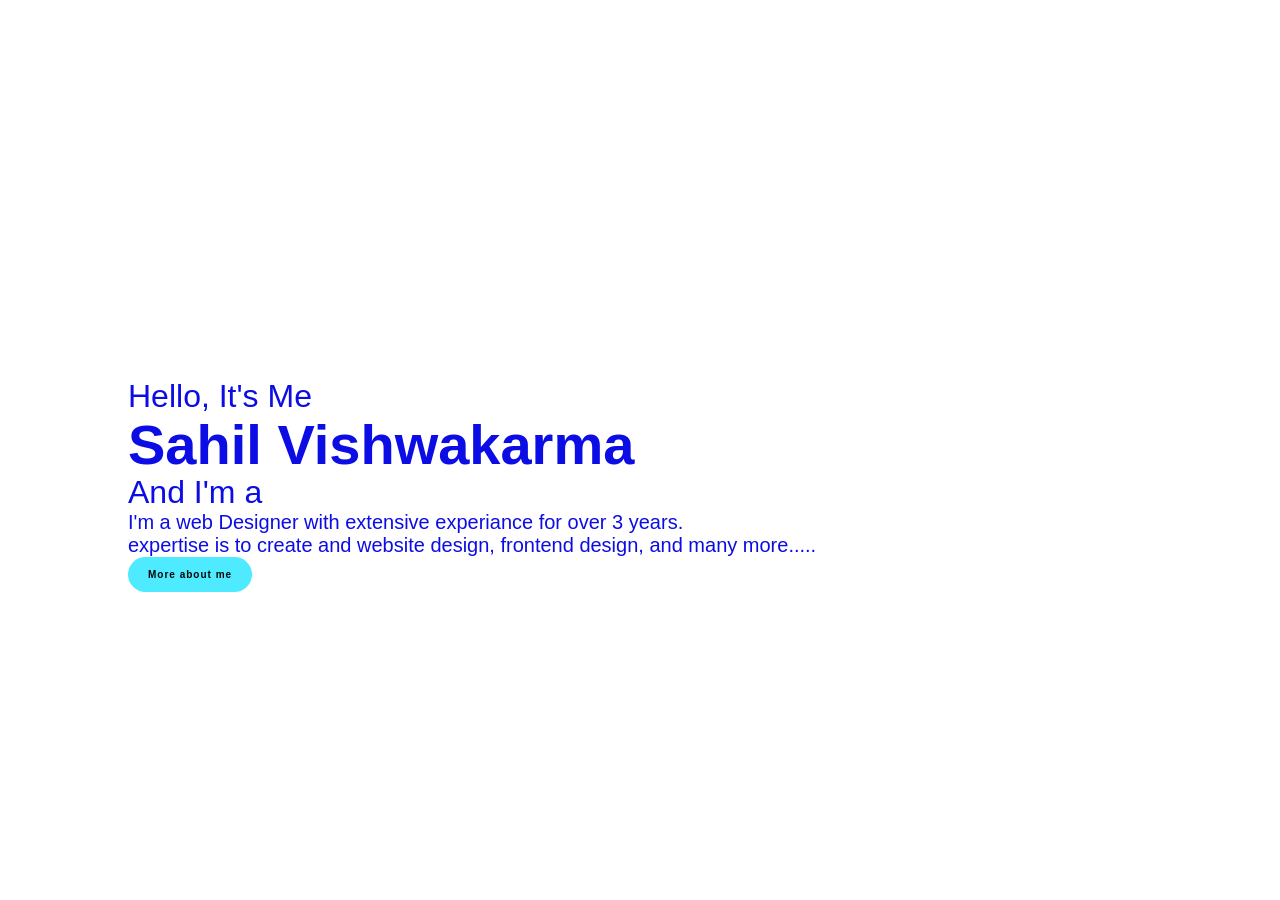
==== index.html @ 2075c9a6 "first commit" ====
<!DOCTYPE html>
<html lang="en">
<head>
    <meta charset="UTF-8">
    <meta name="viewport" content="width=device-width, initial-scale=1.0">
    <title>Portfolio</title>
    <link rel="stylesheet" href="style.css">
</head>
<body>
    <header class="header">
        <!-- <a href="a" class="logo">Portfolio</a> -->
    
    <!-- <nav class="navbar">
        <a href="a">Home</a>
        <a href="a">About</a>
        <a href="a">Skill</a>
        <a href="a">Portfolio</a>
        <a href="a">Contact</a>
    </nav> -->
    </header>
    <section class="home">
        <div class="home-content">
            <h3>Hello, It's Me</h3>
            <h1>Sahil Vishwakarma</h1>
            <h3>And I'm a</h3>
            <p>I'm a web Designer with extensive experiance for over 3 years.
                <br> expertise is to create and website design, frontend design, and many more.....
            </p>
            <!-- <div class="home-sci">
                <a href="a" class="for logo">l</a>
                <a href="a" class="for logo">l</a>
                <a href="a" class="for logo">l</a>
                <a href="a" class="for logo">l</a>
            </div> -->
            <a href="a" class="btn-box">More about me </a>
        </div>
    </section>
</body>
</html>
---- style.css ----
*{
    margin: 0;
    padding: 0;
    box-sizing: border-box;
    font-family: sans-serif;
}
body{
    color: #0c0ce5
}
.header{
    position: absolute;
    top: 0;
    left: 0;
    width: 100%;
    padding: 20px 10%;
    background: transparent;
    display: flex;
    justify-content: space-between;
    align-items: center;
    z-index: 100;
}
.logo{
    position: relative;
    font-size: 25px;
    color: #e90c0c;
    text-decoration: none;
    font-weight: 600;
}
.navbar * {
    display: inline-block;
    font-size: 25px;
    color: #ed0909;
    text-decoration: none;
    font-weight: 500;
    margin-left: 35px;
    transition: .3s;

}
.navbar a:hover{
    color: #4eeaff;
}
.home{
    position: relative;
    width: 100%;
    justify-content: space-between;
    height: 100vh;
    /* background: url(https://th.bing.com/th/id/OIP.CSThJ0qpV3XKsURD0iKZ0AHaEK?rs=1&pid=ImgDetMain) no-repeat; */
    background-size: cover;
    background-position: center;
    display: flex;
    align-items: center;
    padding: 70px 10% 0;
}
.home-content{
    max-width: 1000px;
}
.home-content h3{
    font-size: 32px;
    font-weight: 200;
}
.home-content h1 {
    font-size: 56px;
    font-weight: 200px;
    margin: -3px 0;

}
.home-content p{
    font-size: 20px;

}
.home-sci *{
    display: inline-flex;
    justify-content: center;
    align-items: center;
    width: 40px;
    height: 40px;  
    background: transparent;
    border: 2px solid #4eeaff;
    border-radius: 50%;
    font-size: 20px;
    color: #4eeaff;
    text-decoration: none;
    margin: 30px 15px 30px 0;
        
}
.home-sci *:hover{
    background: #4eeaff;
    color: #010708;
    box-shadow: 0 0 20px #4eeaff;

}
.btn-box{
    display: inline-block;
    padding: 12px 20px;
    background: #4eeaff;
    border-radius: 40px;
    font-size: 10px;
    color: #010708;
    letter-spacing: 1px;
    text-decoration: none;
    font-weight: 600;

}
.btn-box:hover{
    box-shadow: 0 0 5px cyan,
    0 0 25px cyan,0 0 50px cyan,
    0 0 100px cyan,0 0 200px cyan
}
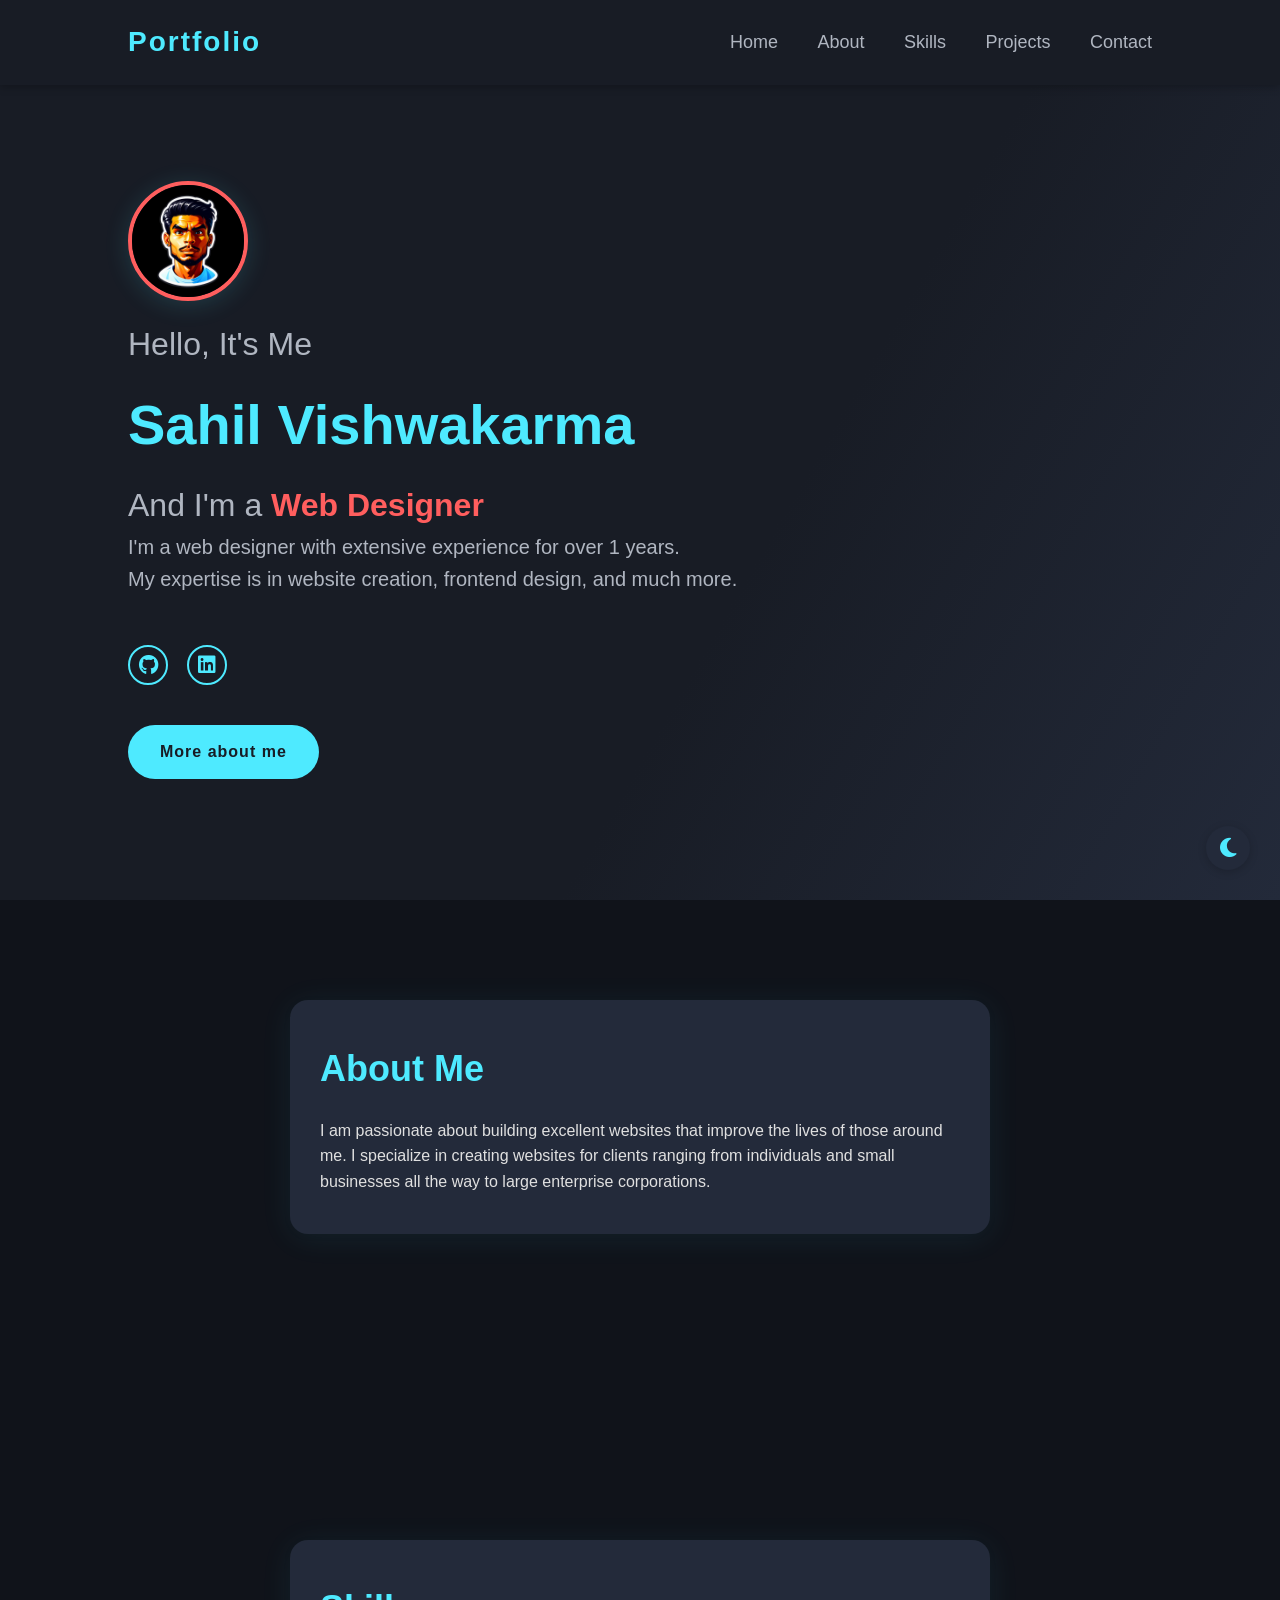
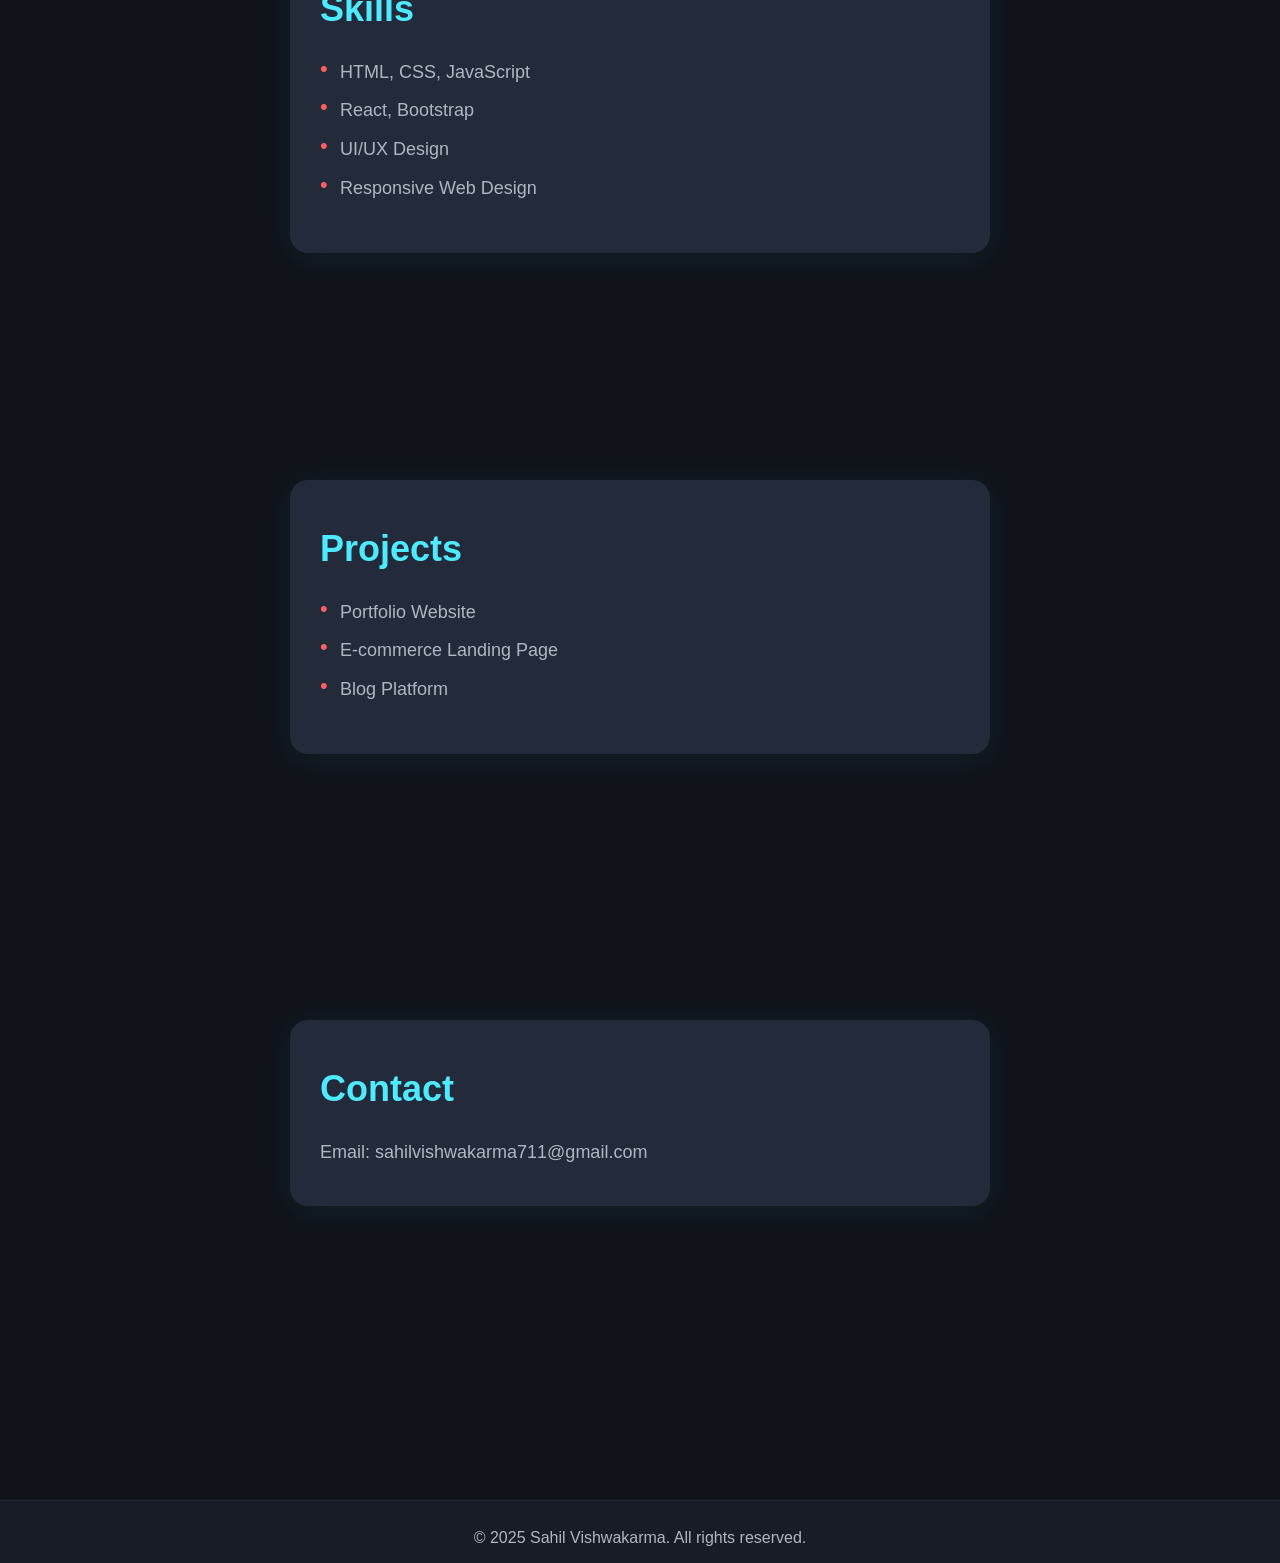
==== commit 1f516797: "first commit" ====
--- a/index.html
+++ b/index.html
@@ -3,37 +3,128 @@
 <head>
     <meta charset="UTF-8">
     <meta name="viewport" content="width=device-width, initial-scale=1.0">
-    <title>Portfolio</title>
+    <title>Sahil Vishwakarma | Portfolio</title>
     <link rel="stylesheet" href="style.css">
+    <!-- Font Awesome for social icons -->
+    <link rel="stylesheet" href="https://cdnjs.cloudflare.com/ajax/libs/font-awesome/6.4.2/css/all.min.css">
 </head>
 <body>
     <header class="header">
-        <!-- <a href="a" class="logo">Portfolio</a> -->
-    
-    <!-- <nav class="navbar">
-        <a href="a">Home</a>
-        <a href="a">About</a>
-        <a href="a">Skill</a>
-        <a href="a">Portfolio</a>
-        <a href="a">Contact</a>
-    </nav> -->
+        <a href="#" class="logo">Portfolio</a>
+        <nav class="navbar">
+            <a href="#home">Home</a>
+            <a href="#about">About</a>
+            <a href="#skills">Skills</a>
+            <a href="#projects">Projects</a>
+            <a href="#contact">Contact</a>
+        </nav>
     </header>
-    <section class="home">
+    <section class="home" id="home">
         <div class="home-content">
+            <!-- Profile Image -->
+            <img src="profile.jpg" alt="Profile" class="profile-img">
             <h3>Hello, It's Me</h3>
             <h1>Sahil Vishwakarma</h1>
-            <h3>And I'm a</h3>
-            <p>I'm a web Designer with extensive experiance for over 3 years.
-                <br> expertise is to create and website design, frontend design, and many more.....
+            <h3>And I'm a <span class="typing">Web Designer</span></h3>
+            <p>
+                I'm a web designer with extensive experience for over 1 years.<br>
+                My expertise is in website creation, frontend design, and much more.
             </p>
-            <!-- <div class="home-sci">
-                <a href="a" class="for logo">l</a>
-                <a href="a" class="for logo">l</a>
-                <a href="a" class="for logo">l</a>
-                <a href="a" class="for logo">l</a>
-            </div> -->
-            <a href="a" class="btn-box">More about me </a>
+            <div class="home-sci">
+                <a href="https://github.com/sahilvishwa07/" target="_blank"><i class="fab fa-github"></i></a>
+                <a href="https://www.linkedin.com/in/sahilvishwa07" target="_blank"><i class="fab fa-linkedin"></i></a>
+                
+            </div>
+            <a href="#about" class="btn-box">More about me</a>
         </div>
     </section>
+    <section class="about" id="about">
+        <div class="about-content card">
+            <h2>About Me</h2>
+            <p>
+                I am passionate about building excellent websites that improve the lives of those around me. 
+                I specialize in creating websites for clients ranging from individuals and small businesses all the way to large enterprise corporations.
+            </p>
+        </div>
+    </section>
+    <section class="skills" id="skills">
+        <div class="skills-content card">
+            <h2>Skills</h2>
+            <ul>
+                <li>HTML, CSS, JavaScript</li>
+                <li>React, Bootstrap</li>
+                <li>UI/UX Design</li>
+                <li>Responsive Web Design</li>
+            </ul>
+        </div>
+    </section>
+    <section class="projects" id="projects">
+        <div class="projects-content card">
+            <h2>Projects</h2>
+            <ul>
+                <li>Portfolio Website</li>
+                <li>E-commerce Landing Page</li>
+                <li>Blog Platform</li>
+            </ul>
+        </div>
+    </section>
+    <section class="contact" id="contact">
+        <div class="contact-content card">
+            <h2>Contact</h2>
+            <p>Email: sahilvishwakarma711@gmail.com</p>
+        </div>
+    </section>
+    <footer class="footer">
+        <p>© 2025 Sahil Vishwakarma. All rights reserved.</p>
+    </footer>
+    <button id="scrollTopBtn" title="Go to top"><i class="fas fa-arrow-up"></i></button>
+    <button id="darkModeToggle" title="Toggle dark mode"><i class="fas fa-moon"></i></button>
+    <script src="../scripts/main.js"></script>
+    <script>
+    // Typing animation effect
+    const typing = document.querySelector('.typing');
+    const words = ['Web Designer', 'Frontend Developer', 'UI/UX Enthusiast'];
+    let wordIndex = 0, charIndex = 0, isDeleting = false;
+
+    function type() {
+        let current = words[wordIndex];
+        if (isDeleting) {
+            typing.textContent = current.substring(0, charIndex--);
+            if (charIndex < 0) {
+                isDeleting = false;
+                wordIndex = (wordIndex + 1) % words.length;
+                setTimeout(type, 500);
+            } else {
+                setTimeout(type, 50);
+            }
+        } else {
+            typing.textContent = current.substring(0, charIndex++);
+            if (charIndex > current.length) {
+                isDeleting = true;
+                setTimeout(type, 1000);
+            } else {
+                setTimeout(type, 120);
+            }
+        }
+    }
+    type();
+
+    // Scroll-to-top button
+    const scrollBtn = document.getElementById('scrollTopBtn');
+    window.onscroll = function() {
+        scrollBtn.style.display = (window.scrollY > 300) ? "block" : "none";
+    };
+    scrollBtn.onclick = function() {
+        window.scrollTo({ top: 0, behavior: 'smooth' });
+    };
+
+    // Dark mode toggle
+    const darkBtn = document.getElementById('darkModeToggle');
+    darkBtn.onclick = function() {
+        document.body.classList.toggle('light-mode');
+        darkBtn.querySelector('i').classList.toggle('fa-moon');
+        darkBtn.querySelector('i').classList.toggle('fa-sun');
+    };
+    </script>
 </body>
 </html>
--- a/style.css
+++ b/style.css
@@ -1,108 +1,305 @@
-*{
+* {
     margin: 0;
     padding: 0;
     box-sizing: border-box;
-    font-family: sans-serif;
-}
-body{
-    color: #0c0ce5
-}
-.header{
-    position: absolute;
+    font-family: 'Segoe UI', Arial, sans-serif;
+}
+
+body {
+    color: #e0e0e0;
+    background: #10131a;
+    line-height: 1.6;
+}
+
+.header {
+    position: fixed;
     top: 0;
     left: 0;
     width: 100%;
     padding: 20px 10%;
-    background: transparent;
+    background: #181c25;
+    box-shadow: 0 2px 8px rgba(0,0,0,0.25);
     display: flex;
     justify-content: space-between;
     align-items: center;
     z-index: 100;
 }
-.logo{
-    position: relative;
-    font-size: 25px;
-    color: #e90c0c;
+
+.logo {
+    font-size: 28px;
+    color: #4eeaff;
     text-decoration: none;
-    font-weight: 600;
-}
-.navbar * {
-    display: inline-block;
-    font-size: 25px;
-    color: #ed0909;
+    font-weight: 700;
+    letter-spacing: 2px;
+}
+
+.navbar a {
+    font-size: 18px;
+    color: #b0b6c1;
     text-decoration: none;
     font-weight: 500;
     margin-left: 35px;
-    transition: .3s;
-
-}
-.navbar a:hover{
-    color: #4eeaff;
-}
-.home{
+    transition: color .3s;
     position: relative;
+    overflow: hidden;
+}
+
+.navbar a:hover,
+.navbar a.active {
+    color: #4eeaff;
+}
+
+.navbar a::after {
+    content: '';
+    display: block;
+    width: 0;
+    height: 2px;
+    background: #4eeaff;
+    transition: width .3s;
+    position: absolute;
+    left: 0;
+    bottom: -4px;
+}
+
+.navbar a:hover::after {
     width: 100%;
-    justify-content: space-between;
-    height: 100vh;
-    /* background: url(https://th.bing.com/th/id/OIP.CSThJ0qpV3XKsURD0iKZ0AHaEK?rs=1&pid=ImgDetMain) no-repeat; */
-    background-size: cover;
-    background-position: center;
+}
+
+section {
+    padding: 100px 10% 60px 10%;
+    min-height: 60vh;
+    background: transparent;
+}
+
+.home {
     display: flex;
     align-items: center;
-    padding: 70px 10% 0;
-}
-.home-content{
-    max-width: 1000px;
-}
-.home-content h3{
+    justify-content: flex-start;
+    min-height: 100vh;
+    background: linear-gradient(120deg, #181c25 60%, #232a3a 100%);
+    padding-top: 120px;
+}
+
+.home-content {
+    max-width: 700px;
+}
+
+.home-content h3 {
     font-size: 32px;
-    font-weight: 200;
-}
+    font-weight: 400;
+    color: #b0b6c1;
+}
+
 .home-content h1 {
     font-size: 56px;
-    font-weight: 200px;
-    margin: -3px 0;
-
-}
-.home-content p{
+    font-weight: 700;
+    margin: 10px 0;
+    color: #4eeaff;
+}
+
+.home-content .typing {
+    color: #ff5e5e;
+    font-weight: 700;
+}
+
+.home-content p {
     font-size: 20px;
-
-}
-.home-sci *{
+    color: #b0b6c1;
+    margin-bottom: 20px;
+}
+
+.home-sci a {
     display: inline-flex;
     justify-content: center;
     align-items: center;
     width: 40px;
-    height: 40px;  
-    background: transparent;
+    height: 40px;
+    background: #181c25;
     border: 2px solid #4eeaff;
     border-radius: 50%;
     font-size: 20px;
     color: #4eeaff;
     text-decoration: none;
     margin: 30px 15px 30px 0;
-        
-}
-.home-sci *:hover{
-    background: #4eeaff;
-    color: #010708;
+    transition: background .3s, color .3s, box-shadow .3s;
+}
+
+.home-sci a:hover {
+    background: #4eeaff;
+    color: #181c25;
     box-shadow: 0 0 20px #4eeaff;
-
-}
-.btn-box{
+}
+
+.btn-box {
     display: inline-block;
-    padding: 12px 20px;
+    padding: 14px 32px;
     background: #4eeaff;
     border-radius: 40px;
-    font-size: 10px;
-    color: #010708;
+    font-size: 16px;
+    color: #181c25;
     letter-spacing: 1px;
     text-decoration: none;
     font-weight: 600;
-
-}
-.btn-box:hover{
-    box-shadow: 0 0 5px cyan,
-    0 0 25px cyan,0 0 50px cyan,
-    0 0 100px cyan,0 0 200px cyan
+    margin-top: 10px;
+    transition: box-shadow .3s, background .3s, color .3s;
+}
+
+.btn-box:hover {
+    background: #ff5e5e;
+    color: #fff;
+    box-shadow: 0 0 5px #ff5e5e, 0 0 25px #ff5e5e, 0 0 50px #ff5e5e;
+}
+
+.about-content, .skills-content, .projects-content, .contact-content, .card {
+    background: #181c25;
+    color: #e0e0e0;
+    border-radius: 16px;
+    box-shadow: 0 2px 16px rgba(78,234,255,0.05);
+    padding: 40px 30px;
+    margin: 0 auto;
+    max-width: 700px;
+}
+
+.card {
+    background: #232a3a;
+    border-radius: 18px;
+    box-shadow: 0 4px 32px rgba(78,234,255,0.08), 0 1.5px 8px rgba(0,0,0,0.04);
+    padding: 40px 30px;
+    margin: 0 auto 40px auto;
+    max-width: 700px;
+    transition: transform 0.2s, box-shadow 0.2s;
+}
+
+.card:hover {
+    transform: translateY(-6px) scale(1.02);
+    box-shadow: 0 8px 40px rgba(78,234,255,0.18), 0 2px 12px rgba(0,0,0,0.06);
+}
+
+h2 {
+    color: #4eeaff;
+    font-size: 36px;
+    margin-bottom: 20px;
+    font-weight: 700;
+}
+
+.skills-content ul, .projects-content ul {
+    list-style: none;
+    padding-left: 0;
+}
+
+.skills-content li, .projects-content li {
+    font-size: 18px;
+    color: #b0b6c1;
+    margin-bottom: 10px;
+    padding-left: 20px;
+    position: relative;
+}
+
+.skills-content li::before, .projects-content li::before {
+    content: "•";
+    color: #ff5e5e;
+    position: absolute;
+    left: 0;
+    font-size: 22px;
+    line-height: 1;
+}
+
+.contact-content p {
+    font-size: 18px;
+    color: #b0b6c1;
+}
+
+.profile-img {
+    width: 120px;
+    height: 120px;
+    border-radius: 50%;
+    object-fit: cover;
+    border: 4px solid #ff5e5e;
+    margin-bottom: 18px;
+    box-shadow: 0 4px 24px rgba(78,234,255,0.15);
+    display: block;
+}
+
+.footer {
+    text-align: center;
+    padding: 24px 0 12px 0;
+    background: #181c25;
+    color: #b0b6c1;
+    font-size: 16px;
+    margin-top: 40px;
+    border-top: 1px solid #232a3a;
+}
+
+#scrollTopBtn, #darkModeToggle {
+    position: fixed;
+    right: 30px;
+    width: 44px;
+    height: 44px;
+    border: none;
+    border-radius: 50%;
+    background: #232a3a;
+    color: #4eeaff;
+    font-size: 22px;
+    cursor: pointer;
+    box-shadow: 0 2px 8px rgba(0,0,0,0.18);
+    z-index: 999;
+    display: none;
+    align-items: center;
+    justify-content: center;
+    transition: background 0.2s, color 0.2s;
+}
+#scrollTopBtn {
+    bottom: 90px;
+}
+#darkModeToggle {
+    bottom: 30px;
+    display: flex;
+}
+#scrollTopBtn:hover, #darkModeToggle:hover {
+    background: #4eeaff;
+    color: #232a3a;
+}
+
+/* Light mode styles */
+body.light-mode {
+    background: #f7fafd;
+    color: #232a3a;
+}
+body.light-mode .header,
+body.light-mode .about-content,
+body.light-mode .skills-content,
+body.light-mode .projects-content,
+body.light-mode .contact-content,
+body.light-mode .card,
+body.light-mode .footer {
+    background: #fff;
+    color: #232a3a;
+}
+body.light-mode .logo,
+body.light-mode h2 {
+    color: #0c0ce5;
+}
+body.light-mode .navbar a {
+    color: #232a3a;
+}
+body.light-mode .navbar a:hover,
+body.light-mode .navbar a.active {
+    color: #0c0ce5;
+}
+body.light-mode .btn-box {
+    background: #0c0ce5;
+    color: #fff;
+}
+body.light-mode .btn-box:hover {
+    background: #4eeaff;
+    color: #232a3a;
+}
+body.light-mode .home-sci a {
+    background: #fff;
+    color: #0c0ce5;
+    border-color: #0c0ce5;
+}
+body.light-mode .home-sci a:hover {
+    background: #0c0ce5;
+    color: #fff;
 }
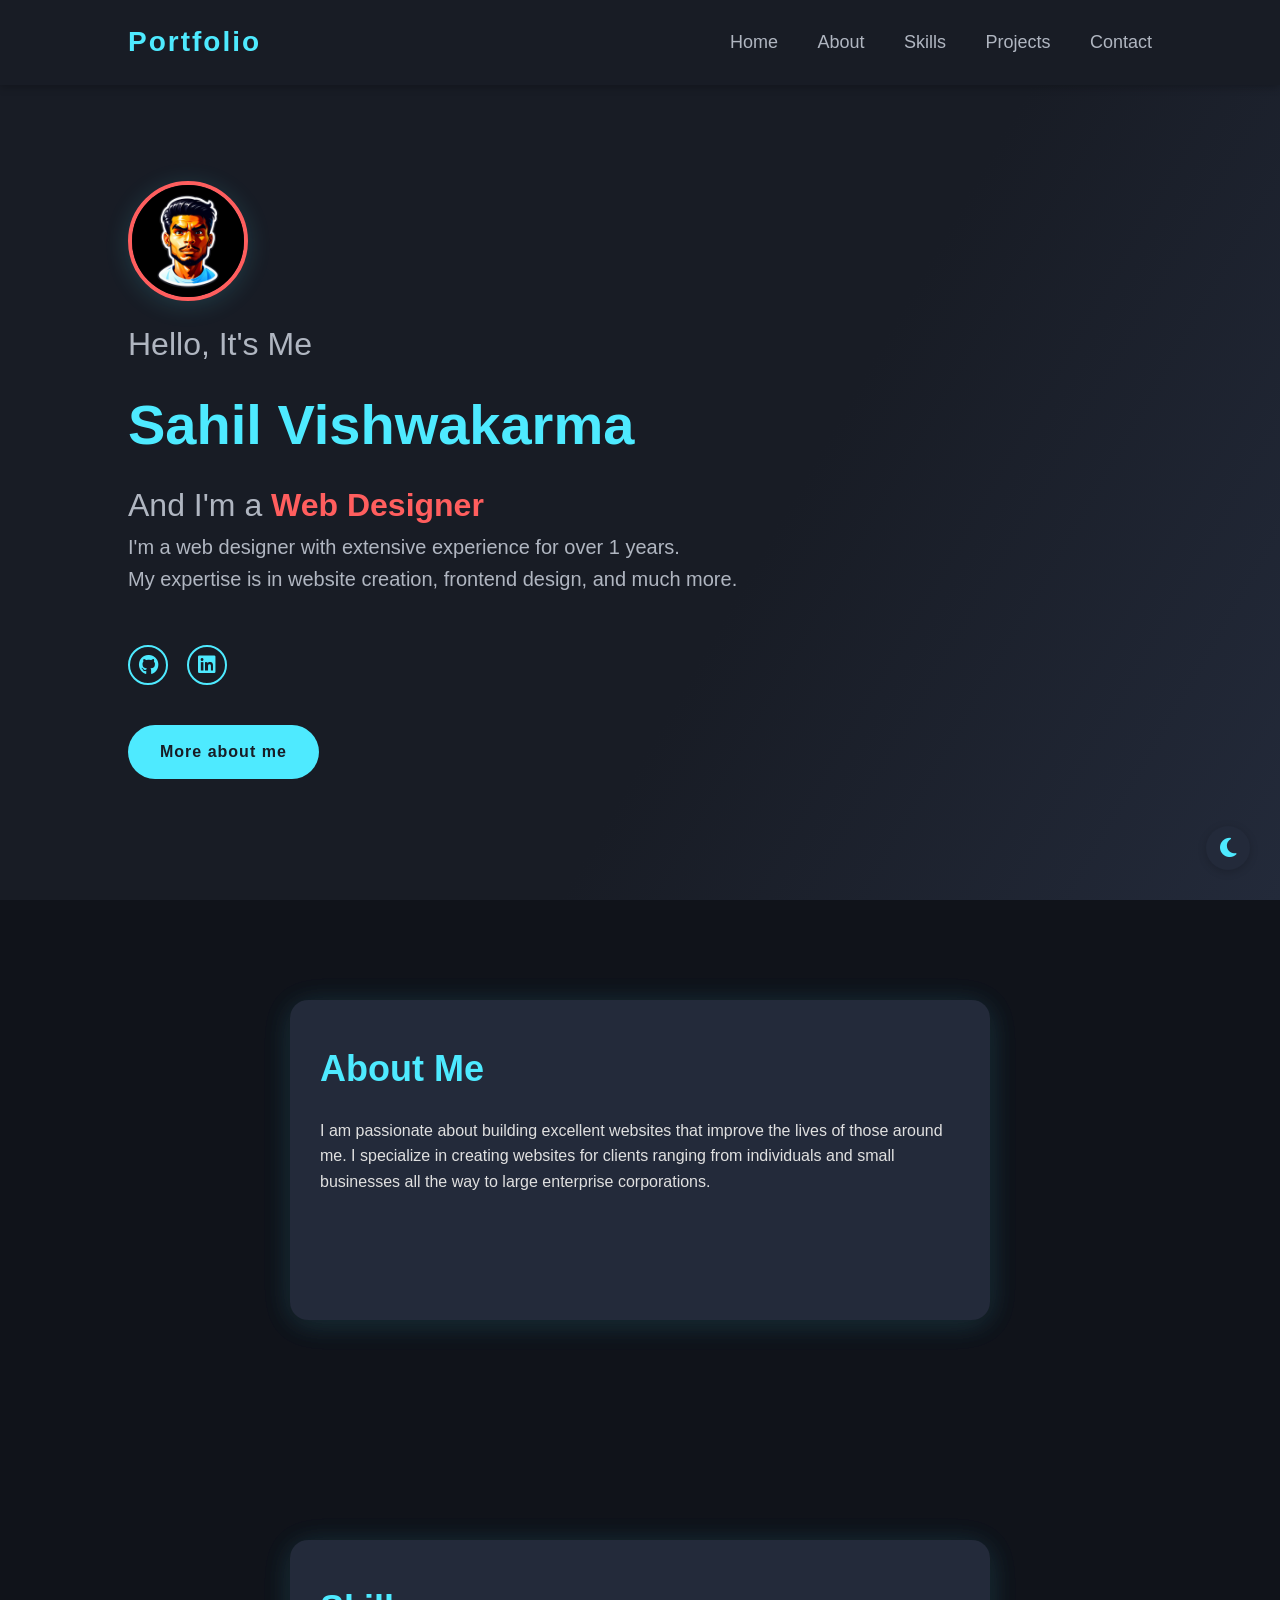
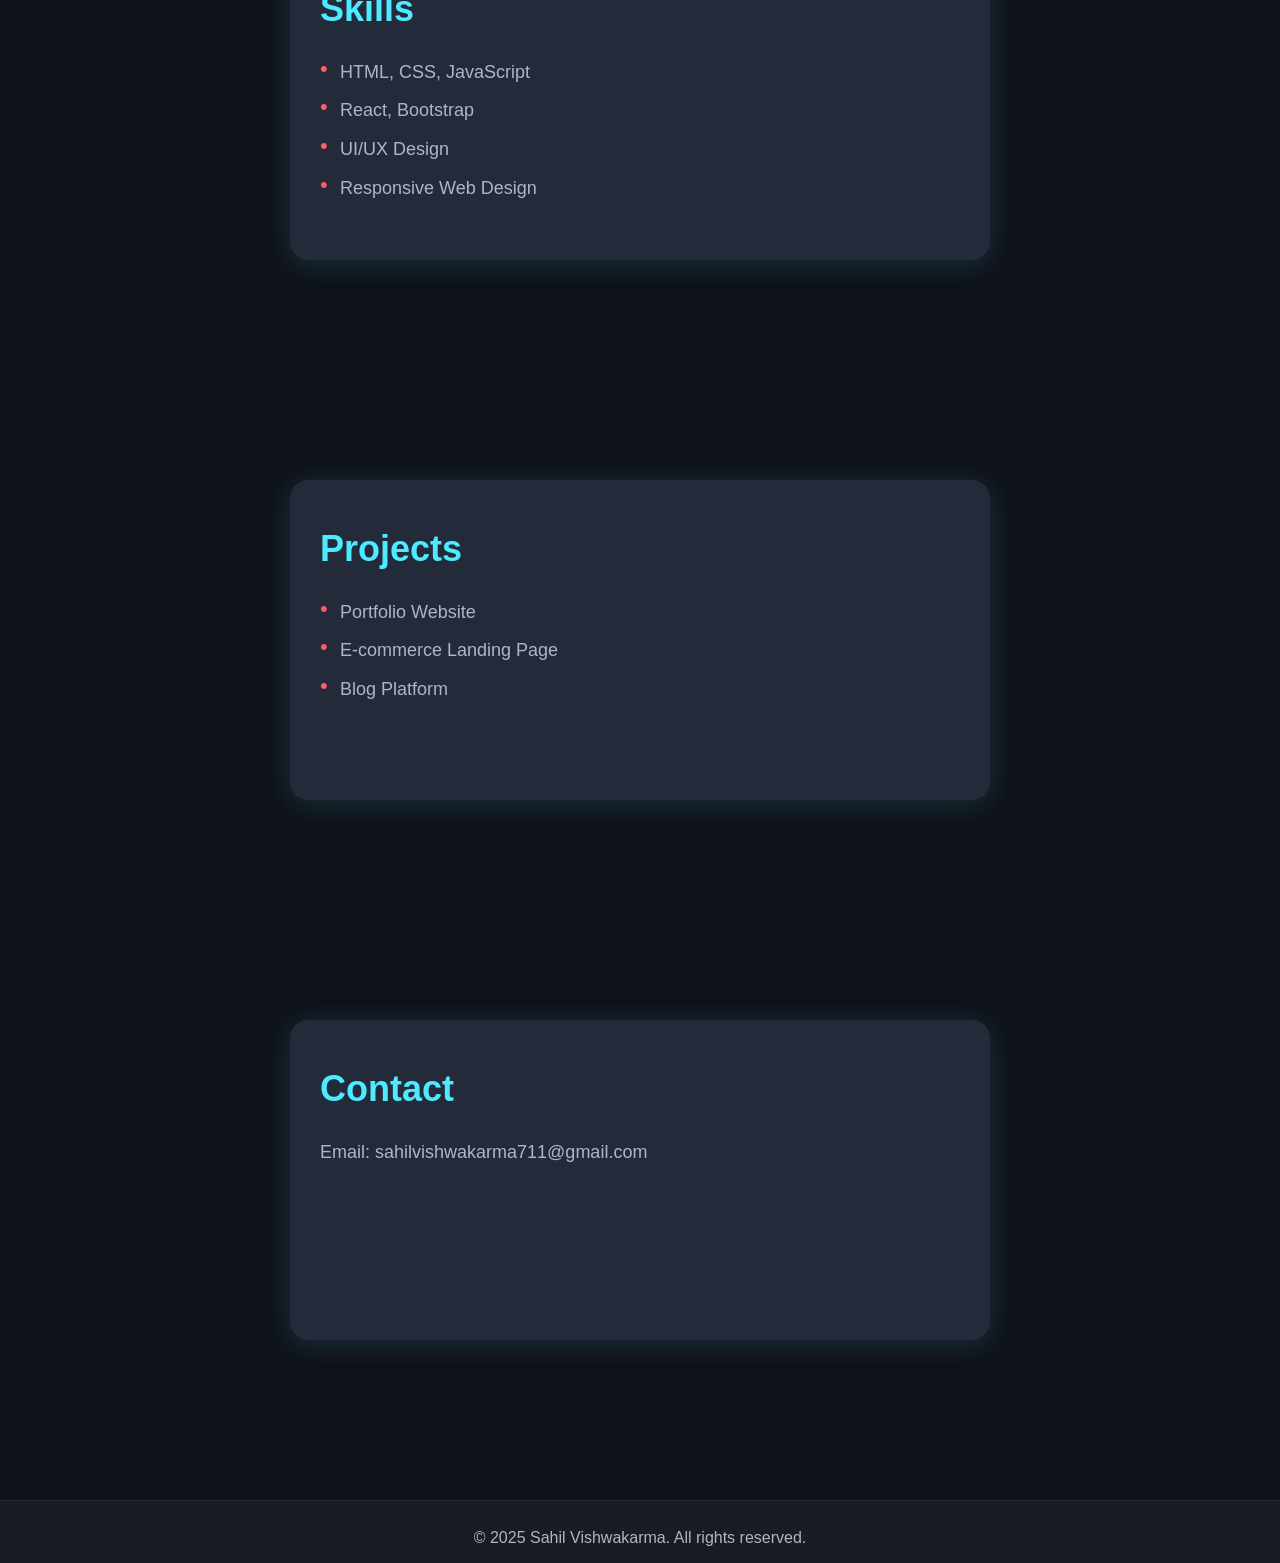
==== commit 884fc6dd: "code updated" ====
--- a/index.html
+++ b/index.html
@@ -39,39 +39,86 @@
         </div>
     </section>
     <section class="about" id="about">
-        <div class="about-content card">
-            <h2>About Me</h2>
-            <p>
+        <div class="about-content card" tabindex="0">
+          <div class="card-inner">
+            <div class="card-front">
+              <h2>About Me</h2>
+              <p>
                 I am passionate about building excellent websites that improve the lives of those around me. 
                 I specialize in creating websites for clients ranging from individuals and small businesses all the way to large enterprise corporations.
-            </p>
+              </p>
+            </div>
+            <div class="card-back">
+              <h2>More Info</h2>
+              <p>
+                Based in India<br>
+                Open to freelance & full-time opportunities!
+              </p>
+            </div>
+          </div>
         </div>
     </section>
     <section class="skills" id="skills">
-        <div class="skills-content card">
-            <h2>Skills</h2>
-            <ul>
+        <div class="skills-content card" tabindex="0">
+          <div class="card-inner">
+            <div class="card-front">
+              <h2>Skills</h2>
+              <ul>
                 <li>HTML, CSS, JavaScript</li>
                 <li>React, Bootstrap</li>
                 <li>UI/UX Design</li>
                 <li>Responsive Web Design</li>
-            </ul>
+              </ul>
+            </div>
+            <div class="card-back">
+              <h2>More Skills</h2>
+              <ul>
+                <li>Git & GitHub</li>
+                <li>Figma, Adobe XD</li>
+                <li>SEO Basics</li>
+                <li>Team Collaboration</li>
+              </ul>
+            </div>
+          </div>
         </div>
     </section>
     <section class="projects" id="projects">
-        <div class="projects-content card">
-            <h2>Projects</h2>
-            <ul>
+        <div class="projects-content card" tabindex="0">
+          <div class="card-inner">
+            <div class="card-front">
+              <h2>Projects</h2>
+              <ul>
                 <li>Portfolio Website</li>
                 <li>E-commerce Landing Page</li>
                 <li>Blog Platform</li>
-            </ul>
+              </ul>
+            </div>
+            <div class="card-back">
+              <h2>Project Links</h2>
+              <ul>
+                <li><a href="https://github.com/sahilvishwa07/portfolio" target="_blank">Portfolio Website</a></li>
+                <li><a href="#" target="_blank">E-commerce Landing Page</a></li>
+                <li><a href="#" target="_blank">Blog Platform</a></li>
+              </ul>
+            </div>
+          </div>
         </div>
     </section>
     <section class="contact" id="contact">
-        <div class="contact-content card">
-            <h2>Contact</h2>
-            <p>Email: sahilvishwakarma711@gmail.com</p>
+        <div class="contact-content card" tabindex="0">
+          <div class="card-inner">
+            <div class="card-front">
+              <h2>Contact</h2>
+              <p>Email: sahilvishwakarma711@gmail.com</p>
+            </div>
+            <div class="card-back">
+              <h2>Social</h2>
+              <div class="home-sci">
+                <a href="https://github.com/sahilvishwa07/" target="_blank"><i class="fab fa-github"></i></a>
+                <a href="https://www.linkedin.com/in/sahilvishwa07" target="_blank"><i class="fab fa-linkedin"></i></a>
+              </div>
+            </div>
+          </div>
         </div>
     </section>
     <footer class="footer">
--- a/style.css
+++ b/style.css
@@ -161,18 +161,62 @@
 }
 
 .card {
-    background: #232a3a;
+    perspective: 1000px;
+    position: relative;
+    background: none;
+    box-shadow: none;
+    padding: 0;
+    margin: 0 auto 40px auto;
+    max-width: 700px;
+    height: 320px; /* Adjust as needed */
+}
+
+.card-inner {
+    position: relative;
+    width: 100%;
+    height: 100%;
+    transition: transform 0.7s cubic-bezier(0.4,0.2,0.2,1);
+    transform-style: preserve-3d;
     border-radius: 18px;
     box-shadow: 0 4px 32px rgba(78,234,255,0.08), 0 1.5px 8px rgba(0,0,0,0.04);
+}
+
+.card:hover .card-inner,
+.card:focus-within .card-inner {
+    transform: rotateY(180deg);
+}
+
+.card-front, .card-back {
+    position: absolute;
+    width: 100%;
+    height: 100%;
+    backface-visibility: hidden;
+    border-radius: 18px;
+    background: #232a3a;
+    color: #e0e0e0;
     padding: 40px 30px;
-    margin: 0 auto 40px auto;
-    max-width: 700px;
-    transition: transform 0.2s, box-shadow 0.2s;
-}
-
-.card:hover {
-    transform: translateY(-6px) scale(1.02);
-    box-shadow: 0 8px 40px rgba(78,234,255,0.18), 0 2px 12px rgba(0,0,0,0.06);
+    box-sizing: border-box;
+    box-shadow: 0 4px 32px rgba(78,234,255,0.08), 0 1.5px 8px rgba(0,0,0,0.04);
+}
+
+.card-back {
+    background: #181c25;
+    color: #4eeaff;
+    transform: rotateY(180deg);
+    display: flex;
+    flex-direction: column;
+    justify-content: center;
+    align-items: center;
+}
+
+/* Light mode adjustments */
+body.light-mode .card-front {
+    background: #fff;
+    color: #232a3a;
+}
+body.light-mode .card-back {
+    background: #f7fafd;
+    color: #0c0ce5;
 }
 
 h2 {
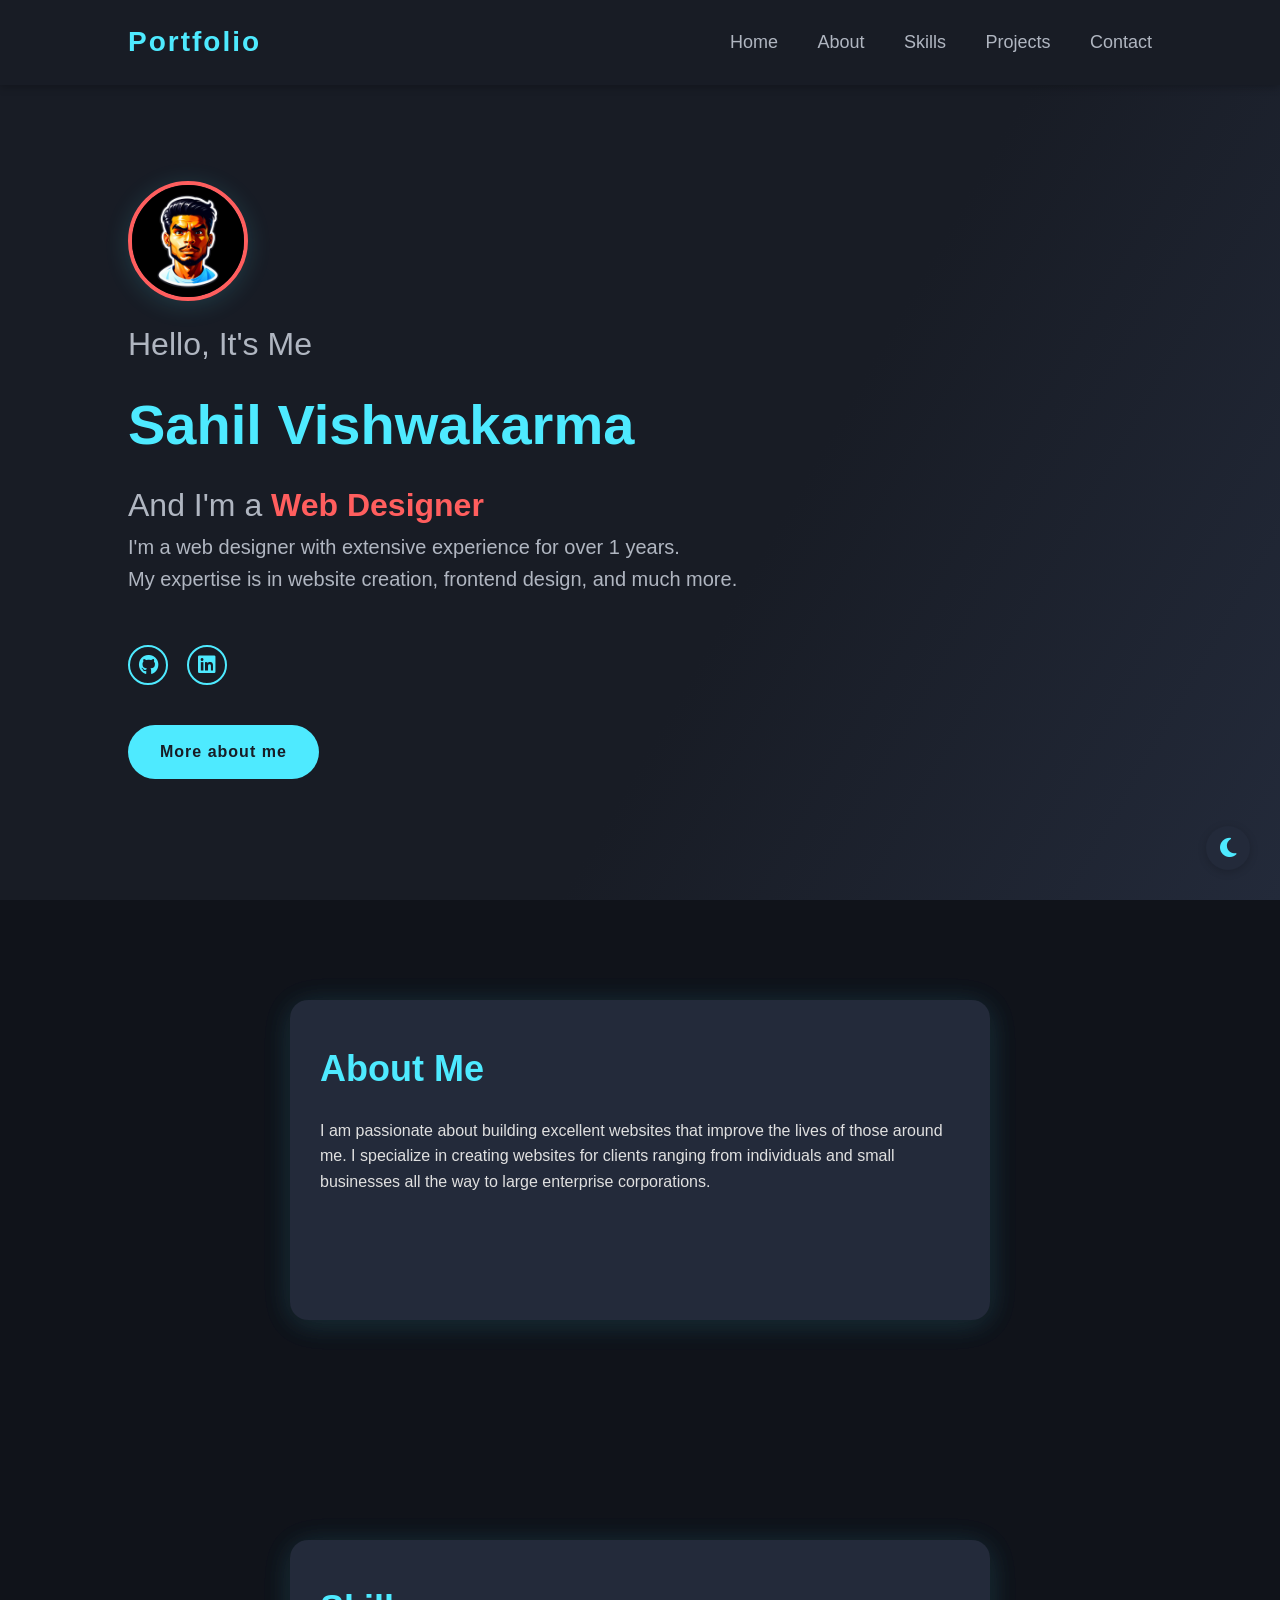
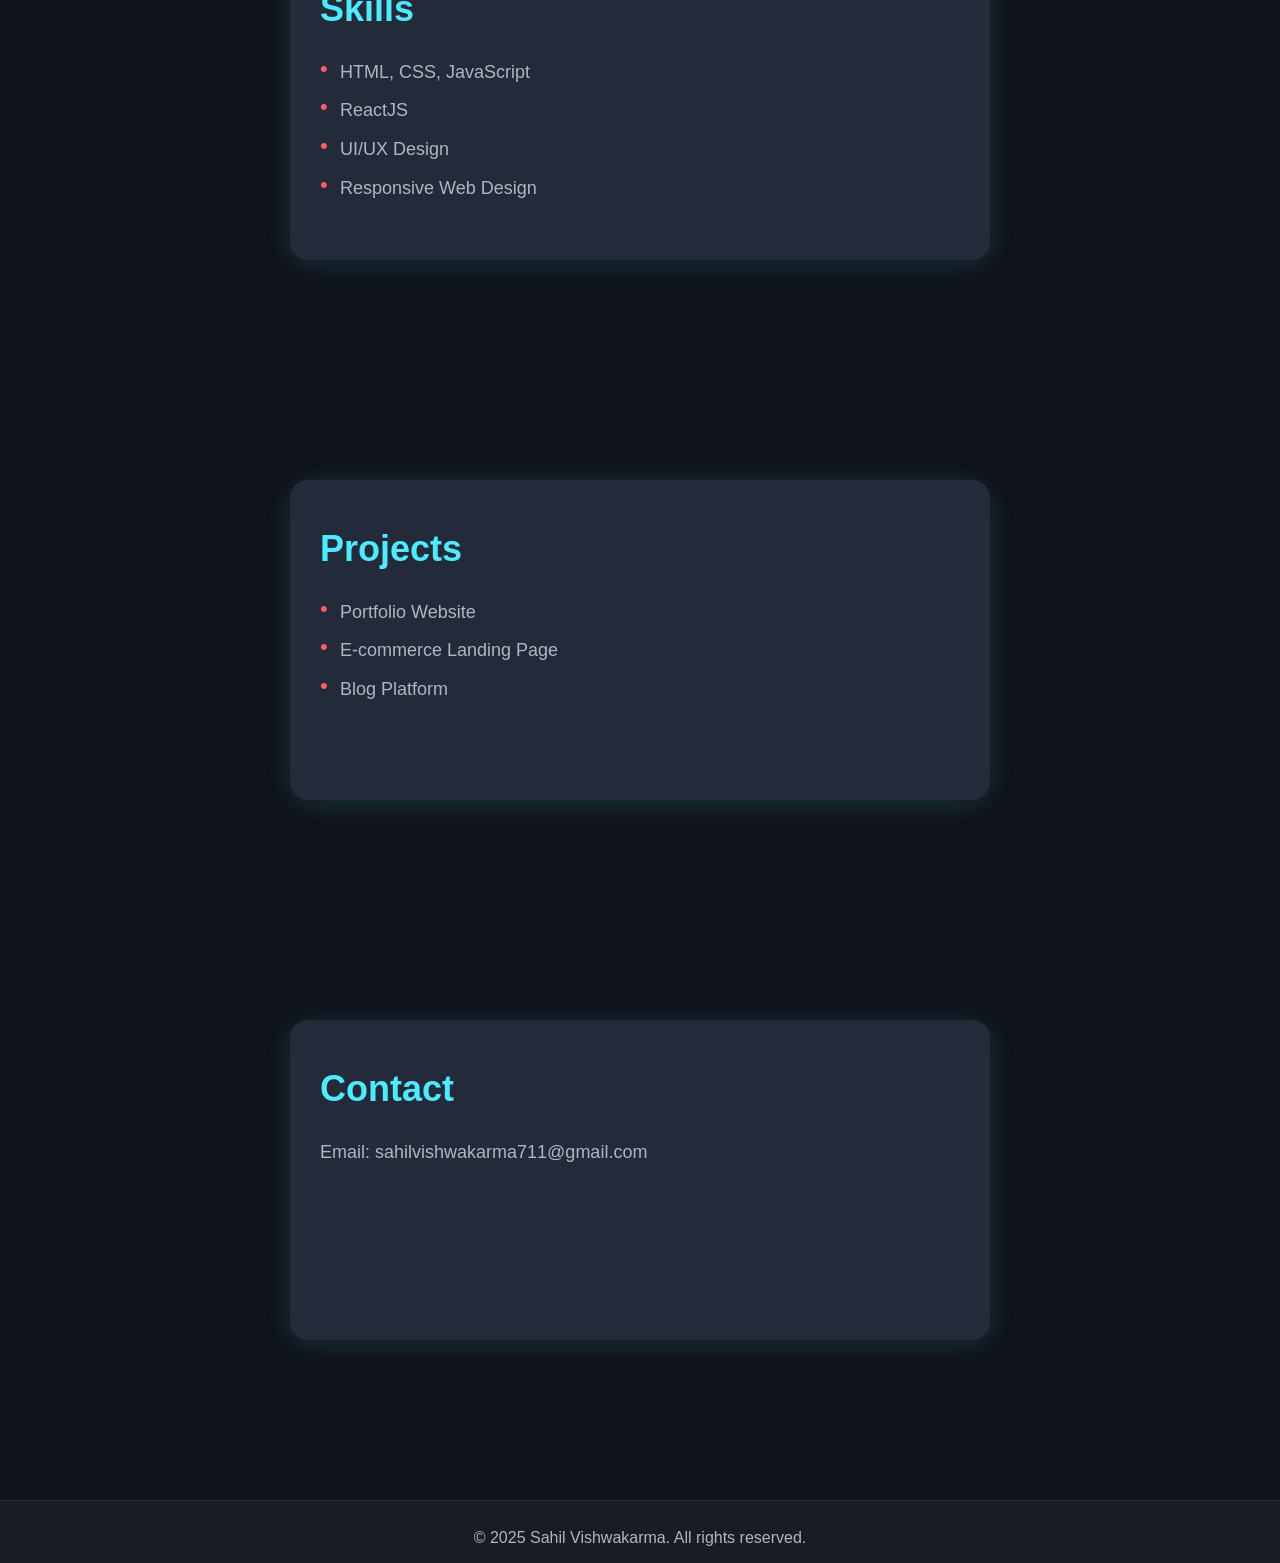
==== commit af2752c8: "Portfolio Updated" ====
--- a/index.html
+++ b/index.html
@@ -65,7 +65,7 @@
               <h2>Skills</h2>
               <ul>
                 <li>HTML, CSS, JavaScript</li>
-                <li>React, Bootstrap</li>
+                <li>ReactJS</li>
                 <li>UI/UX Design</li>
                 <li>Responsive Web Design</li>
               </ul>
@@ -74,7 +74,7 @@
               <h2>More Skills</h2>
               <ul>
                 <li>Git & GitHub</li>
-                <li>Figma, Adobe XD</li>
+                <li>Flutter</li>
                 <li>SEO Basics</li>
                 <li>Team Collaboration</li>
               </ul>
@@ -97,8 +97,8 @@
               <h2>Project Links</h2>
               <ul>
                 <li><a href="https://github.com/sahilvishwa07/portfolio" target="_blank">Portfolio Website</a></li>
-                <li><a href="#" target="_blank">E-commerce Landing Page</a></li>
-                <li><a href="#" target="_blank">Blog Platform</a></li>
+                <li><a href="https://github.com/sahilvishwa07/ReverseTypingGame" target="_blank">Created a Game With React</a></li>
+                <li><a href="https://github.com/sahilvishwa07?tab=repositories" target="_blank">Other Stuff</a></li>
               </ul>
             </div>
           </div>
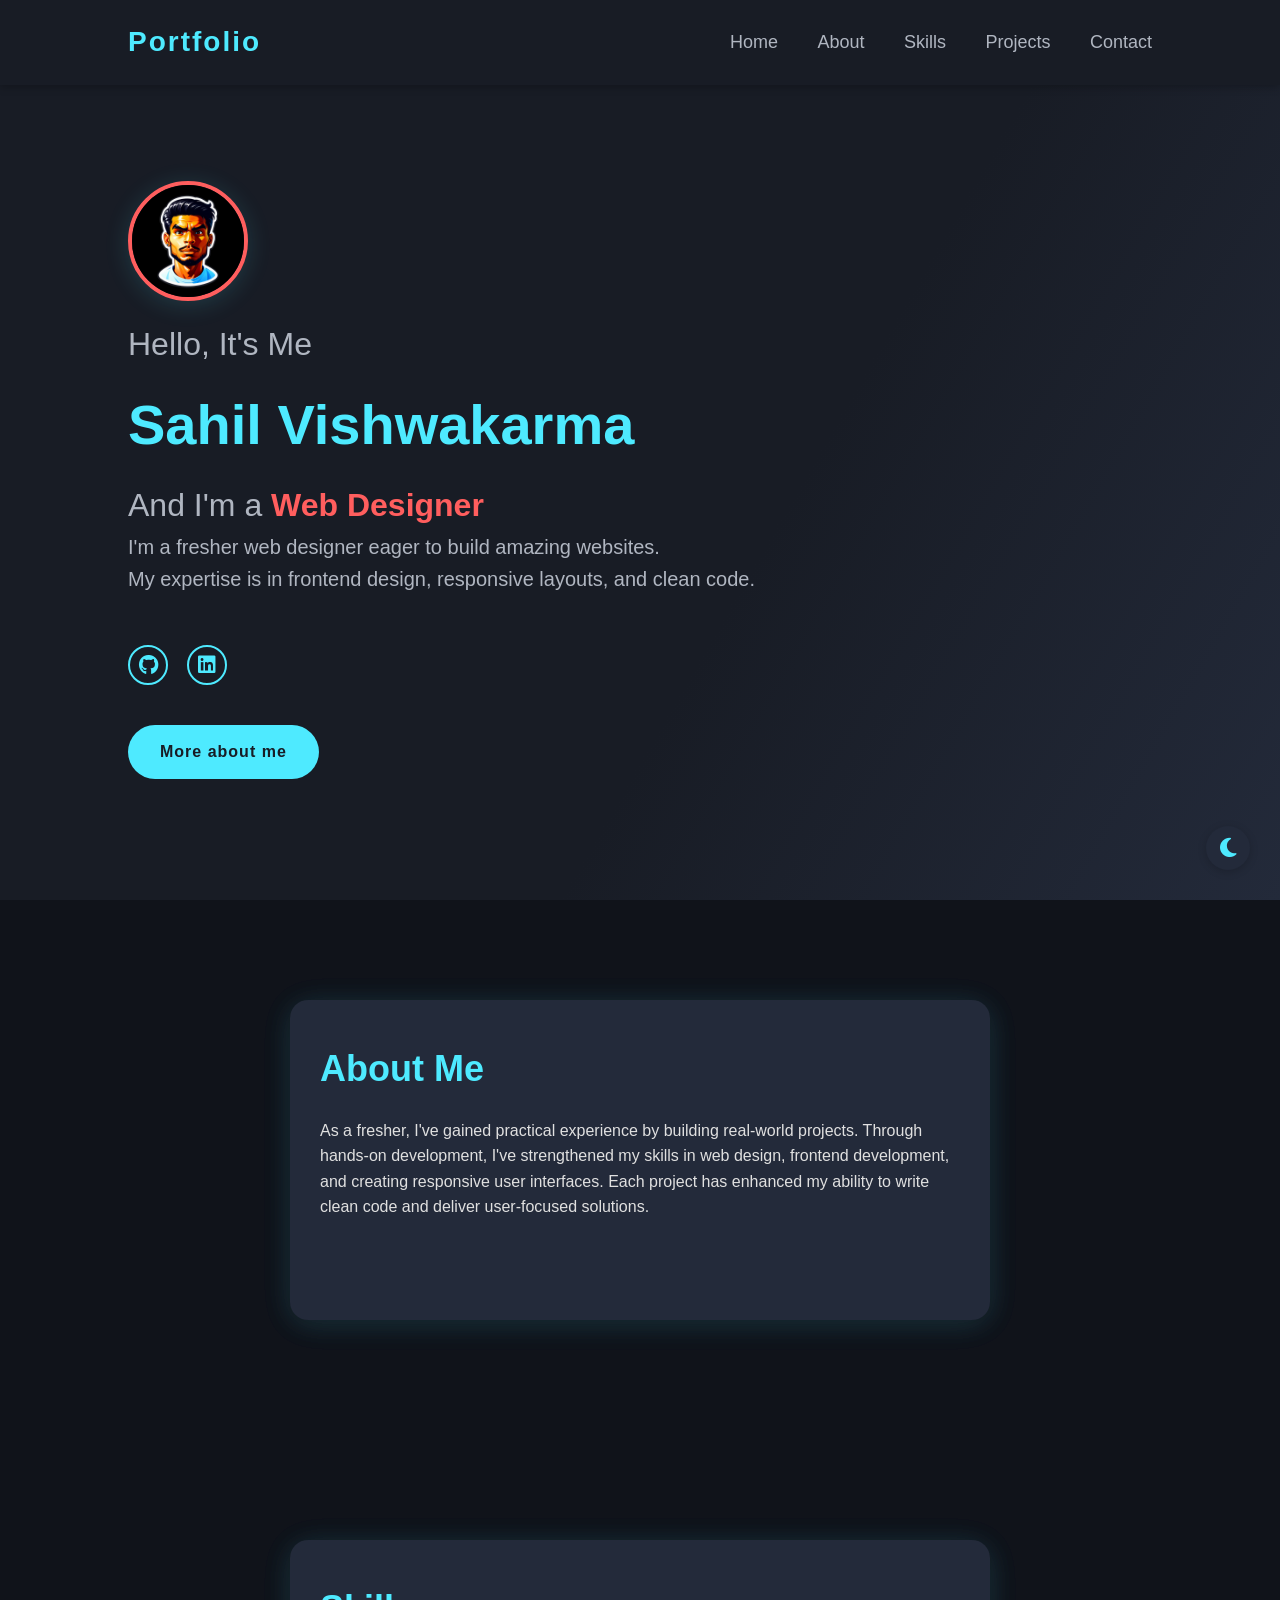
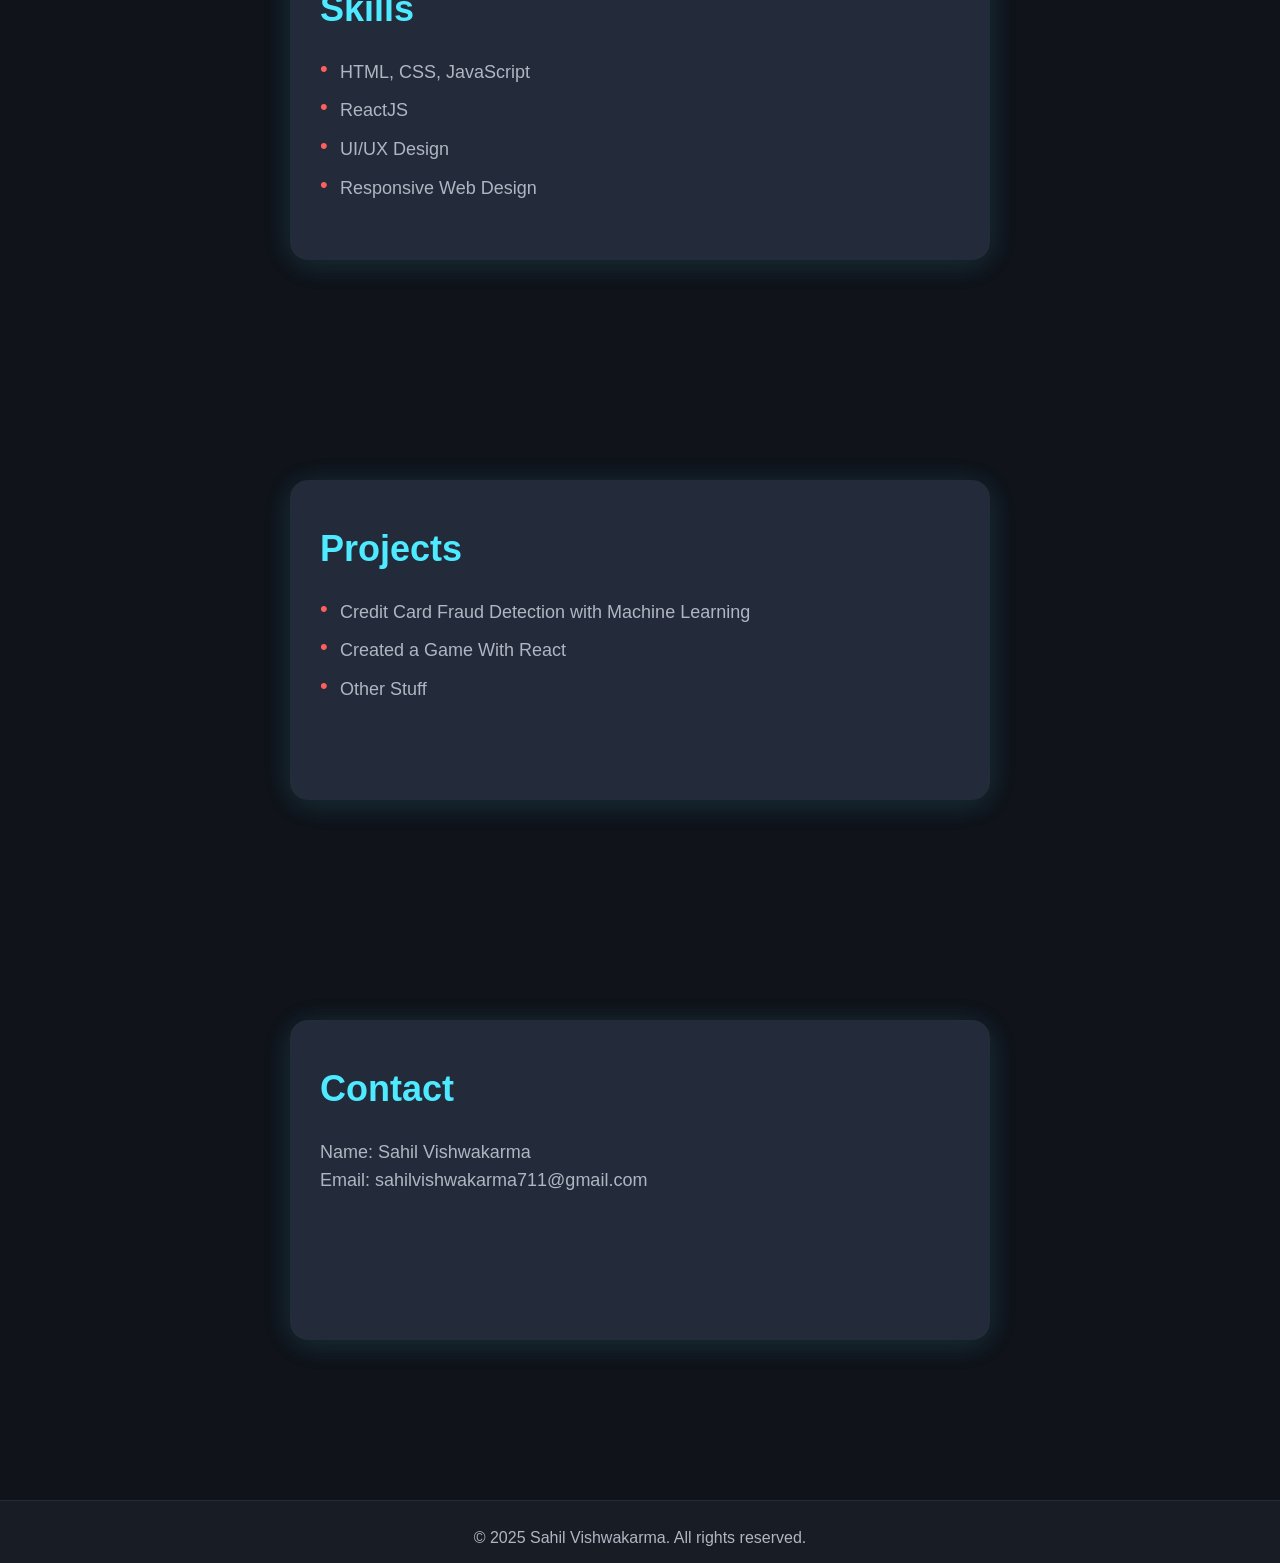
==== commit 65b13ddf: "code updated" ====
--- a/index.html
+++ b/index.html
@@ -1,177 +1,131 @@
-<!DOCTYPE html>
-<html lang="en">
-<head>
-    <meta charset="UTF-8">
-    <meta name="viewport" content="width=device-width, initial-scale=1.0">
-    <title>Sahil Vishwakarma | Portfolio</title>
-    <link rel="stylesheet" href="style.css">
-    <!-- Font Awesome for social icons -->
-    <link rel="stylesheet" href="https://cdnjs.cloudflare.com/ajax/libs/font-awesome/6.4.2/css/all.min.css">
-</head>
-<body>
-    <header class="header">
-        <a href="#" class="logo">Portfolio</a>
-        <nav class="navbar">
-            <a href="#home">Home</a>
-            <a href="#about">About</a>
-            <a href="#skills">Skills</a>
-            <a href="#projects">Projects</a>
-            <a href="#contact">Contact</a>
-        </nav>
-    </header>
-    <section class="home" id="home">
-        <div class="home-content">
-            <!-- Profile Image -->
-            <img src="profile.jpg" alt="Profile" class="profile-img">
-            <h3>Hello, It's Me</h3>
-            <h1>Sahil Vishwakarma</h1>
-            <h3>And I'm a <span class="typing">Web Designer</span></h3>
-            <p>
-                I'm a web designer with extensive experience for over 1 years.<br>
-                My expertise is in website creation, frontend design, and much more.
-            </p>
-            <div class="home-sci">
-                <a href="https://github.com/sahilvishwa07/" target="_blank"><i class="fab fa-github"></i></a>
-                <a href="https://www.linkedin.com/in/sahilvishwa07" target="_blank"><i class="fab fa-linkedin"></i></a>
-                
-            </div>
-            <a href="#about" class="btn-box">More about me</a>
-        </div>
-    </section>
-    <section class="about" id="about">
-        <div class="about-content card" tabindex="0">
-          <div class="card-inner">
-            <div class="card-front">
-              <h2>About Me</h2>
-              <p>
-                I am passionate about building excellent websites that improve the lives of those around me. 
-                I specialize in creating websites for clients ranging from individuals and small businesses all the way to large enterprise corporations.
-              </p>
-            </div>
-            <div class="card-back">
-              <h2>More Info</h2>
-              <p>
-                Based in India<br>
-                Open to freelance & full-time opportunities!
-              </p>
-            </div>
-          </div>
-        </div>
-    </section>
-    <section class="skills" id="skills">
-        <div class="skills-content card" tabindex="0">
-          <div class="card-inner">
-            <div class="card-front">
-              <h2>Skills</h2>
-              <ul>
-                <li>HTML, CSS, JavaScript</li>
-                <li>ReactJS</li>
-                <li>UI/UX Design</li>
-                <li>Responsive Web Design</li>
-              </ul>
-            </div>
-            <div class="card-back">
-              <h2>More Skills</h2>
-              <ul>
-                <li>Git & GitHub</li>
-                <li>Flutter</li>
-                <li>SEO Basics</li>
-                <li>Team Collaboration</li>
-              </ul>
-            </div>
-          </div>
-        </div>
-    </section>
-    <section class="projects" id="projects">
-        <div class="projects-content card" tabindex="0">
-          <div class="card-inner">
-            <div class="card-front">
-              <h2>Projects</h2>
-              <ul>
-                <li>Portfolio Website</li>
-                <li>E-commerce Landing Page</li>
-                <li>Blog Platform</li>
-              </ul>
-            </div>
-            <div class="card-back">
-              <h2>Project Links</h2>
-              <ul>
-                <li><a href="https://github.com/sahilvishwa07/portfolio" target="_blank">Portfolio Website</a></li>
-                <li><a href="https://github.com/sahilvishwa07/ReverseTypingGame" target="_blank">Created a Game With React</a></li>
-                <li><a href="https://github.com/sahilvishwa07?tab=repositories" target="_blank">Other Stuff</a></li>
-              </ul>
-            </div>
-          </div>
-        </div>
-    </section>
-    <section class="contact" id="contact">
-        <div class="contact-content card" tabindex="0">
-          <div class="card-inner">
-            <div class="card-front">
-              <h2>Contact</h2>
-              <p>Email: sahilvishwakarma711@gmail.com</p>
-            </div>
-            <div class="card-back">
-              <h2>Social</h2>
-              <div class="home-sci">
-                <a href="https://github.com/sahilvishwa07/" target="_blank"><i class="fab fa-github"></i></a>
-                <a href="https://www.linkedin.com/in/sahilvishwa07" target="_blank"><i class="fab fa-linkedin"></i></a>
-              </div>
-            </div>
-          </div>
-        </div>
-    </section>
-    <footer class="footer">
-        <p>© 2025 Sahil Vishwakarma. All rights reserved.</p>
-    </footer>
-    <button id="scrollTopBtn" title="Go to top"><i class="fas fa-arrow-up"></i></button>
-    <button id="darkModeToggle" title="Toggle dark mode"><i class="fas fa-moon"></i></button>
-    <script src="../scripts/main.js"></script>
-    <script>
-    // Typing animation effect
-    const typing = document.querySelector('.typing');
-    const words = ['Web Designer', 'Frontend Developer', 'UI/UX Enthusiast'];
-    let wordIndex = 0, charIndex = 0, isDeleting = false;
-
-    function type() {
-        let current = words[wordIndex];
-        if (isDeleting) {
-            typing.textContent = current.substring(0, charIndex--);
-            if (charIndex < 0) {
-                isDeleting = false;
-                wordIndex = (wordIndex + 1) % words.length;
-                setTimeout(type, 500);
-            } else {
-                setTimeout(type, 50);
-            }
-        } else {
-            typing.textContent = current.substring(0, charIndex++);
-            if (charIndex > current.length) {
-                isDeleting = true;
-                setTimeout(type, 1000);
-            } else {
-                setTimeout(type, 120);
-            }
-        }
-    }
-    type();
-
-    // Scroll-to-top button
-    const scrollBtn = document.getElementById('scrollTopBtn');
-    window.onscroll = function() {
-        scrollBtn.style.display = (window.scrollY > 300) ? "block" : "none";
-    };
-    scrollBtn.onclick = function() {
-        window.scrollTo({ top: 0, behavior: 'smooth' });
-    };
-
-    // Dark mode toggle
-    const darkBtn = document.getElementById('darkModeToggle');
-    darkBtn.onclick = function() {
-        document.body.classList.toggle('light-mode');
-        darkBtn.querySelector('i').classList.toggle('fa-moon');
-        darkBtn.querySelector('i').classList.toggle('fa-sun');
-    };
-    </script>
-</body>
+<!DOCTYPE html>
+<html lang="en">
+<head>
+    <meta charset="UTF-8">
+    <meta name="viewport" content="width=device-width, initial-scale=1.0">
+    <title>Sahil Vishwakarma | Portfolio</title>
+    <link rel="stylesheet" href="style.css">
+    
+    <!-- Font Awesome for social icons -->
+    <link rel="stylesheet" href="https://cdnjs.cloudflare.com/ajax/libs/font-awesome/6.4.2/css/all.min.css">
+</head>
+<body>
+    <header class="header">
+        <a href="#" class="logo">Portfolio</a>
+        <nav class="navbar">
+            <a href="#home">Home</a>
+            <a href="#about">About</a>
+            <a href="#skills">Skills</a>
+            <a href="#projects">Projects</a>
+            <a href="#contact">Contact</a>
+        </nav>
+    </header>
+    <section class="home" id="home">
+        <div class="home-content">
+            <!-- Profile Image -->
+            <img src="profile.jpg" alt="Profile" class="profile-img">
+            <h3>Hello, It's Me</h3>
+            <h1>Sahil Vishwakarma</h1>
+            <h3>And I'm a <span class="typing">Web Designer</span></h3>
+            <p>
+              I'm a fresher web designer eager to build amazing websites.<br>
+              My expertise is in frontend design, responsive layouts, and clean code.
+            </p>
+            <div class="home-sci">
+                <a href="https://github.com/sahilvishwa07/" target="_blank"><i class="fab fa-github"></i></a>
+                <a href="https://www.linkedin.com/in/sahilvishwa07" target="_blank"><i class="fab fa-linkedin"></i></a>
+                
+            </div>
+            <a href="#about" class="btn-box">More about me</a>
+        </div>
+    </section>
+    <section class="about" id="about">
+        <div class="about-content card" tabindex="0">
+          <div class="card-inner">
+            <div class="card-front">
+              <h2>About Me</h2>
+                  <p>
+                  As a fresher, I've gained practical experience by building real-world projects. Through hands-on development, I've strengthened my skills in web design, frontend development, and creating responsive user interfaces. Each project has enhanced my ability to write clean code and deliver user-focused solutions.
+                  </p>
+            </div>
+            <div class="card-back">
+              <h2>More Info</h2>
+              <p>
+                Based in India<br>
+                Open to freelance & full-time opportunities!
+              </p>
+            </div>
+          </div>
+        </div>
+    </section>
+    <section class="skills" id="skills">
+        <div class="skills-content card" tabindex="0">
+          <div class="card-inner">
+            <div class="card-front">
+              <h2>Skills</h2>
+              <ul>
+                <li>HTML, CSS, JavaScript</li>
+                <li>ReactJS</li>
+                <li>UI/UX Design</li>
+                <li>Responsive Web Design</li>
+              </ul>
+            </div>
+            <div class="card-back">
+              <h2>More Skills</h2>
+              <ul>
+                <li>Git & GitHub</li>
+                <li>Flutter</li>
+                <li>Team Collaboration</li>
+              </ul>
+            </div>
+          </div>
+        </div>
+    </section>
+    <section class="projects" id="projects">
+        <div class="projects-content card" tabindex="0">
+          <div class="card-inner">
+            <div class="card-front">
+              <h2>Projects</h2>
+              <ul>
+                <li>Credit Card Fraud Detection with Machine Learning</li>
+                <li>Created a Game With React</li>
+                <li>Other Stuff</li>
+              </ul>
+            </div>
+            <div class="card-back">
+              <h2>Project Links</h2>
+              <ul>
+                <li><a href="https://creditcardfraud0detection.streamlit.app/" target="_blank">Credit Card Fraud Detection with Machine Learning</a></li>
+                <li><a href="https://reverse-word-game-sigma.vercel.app/" target="_blank">Created a Game With React</a></li>
+                <li><a href="https://github.com/sahilvishwa07?tab=repositories" target="_blank">Other Stuff</a></li>
+              </ul>
+            </div>
+          </div>
+        </div>
+    </section>
+    <section class="contact" id="contact">
+        <div class="contact-content card" tabindex="0">
+          <div class="card-inner">
+            <div class="card-front">
+              <h2>Contact</h2>
+              <p>Name: Sahil Vishwakarma</p>
+              <p>Email: sahilvishwakarma711@gmail.com</p>
+            </div>
+            <div class="card-back">
+              <h2>Social</h2>
+              <div class="home-sci">
+                <a href="https://github.com/sahilvishwa07/" target="_blank"><i class="fab fa-github"></i></a>
+                <a href="https://www.linkedin.com/in/sahilvishwa07" target="_blank"><i class="fab fa-linkedin"></i></a>
+              </div>
+            </div>
+          </div>
+        </div>
+    </section>
+    <footer class="footer">
+        <p>© 2025 Sahil Vishwakarma. All rights reserved.</p>
+    </footer>
+    <button id="scrollTopBtn" title="Go to top"><i class="fas fa-arrow-up"></i></button>
+    <button id="darkModeToggle" title="Toggle dark mode"><i class="fas fa-moon"></i></button>
+    <script src="main.js"></script>
+</body>
 </html>
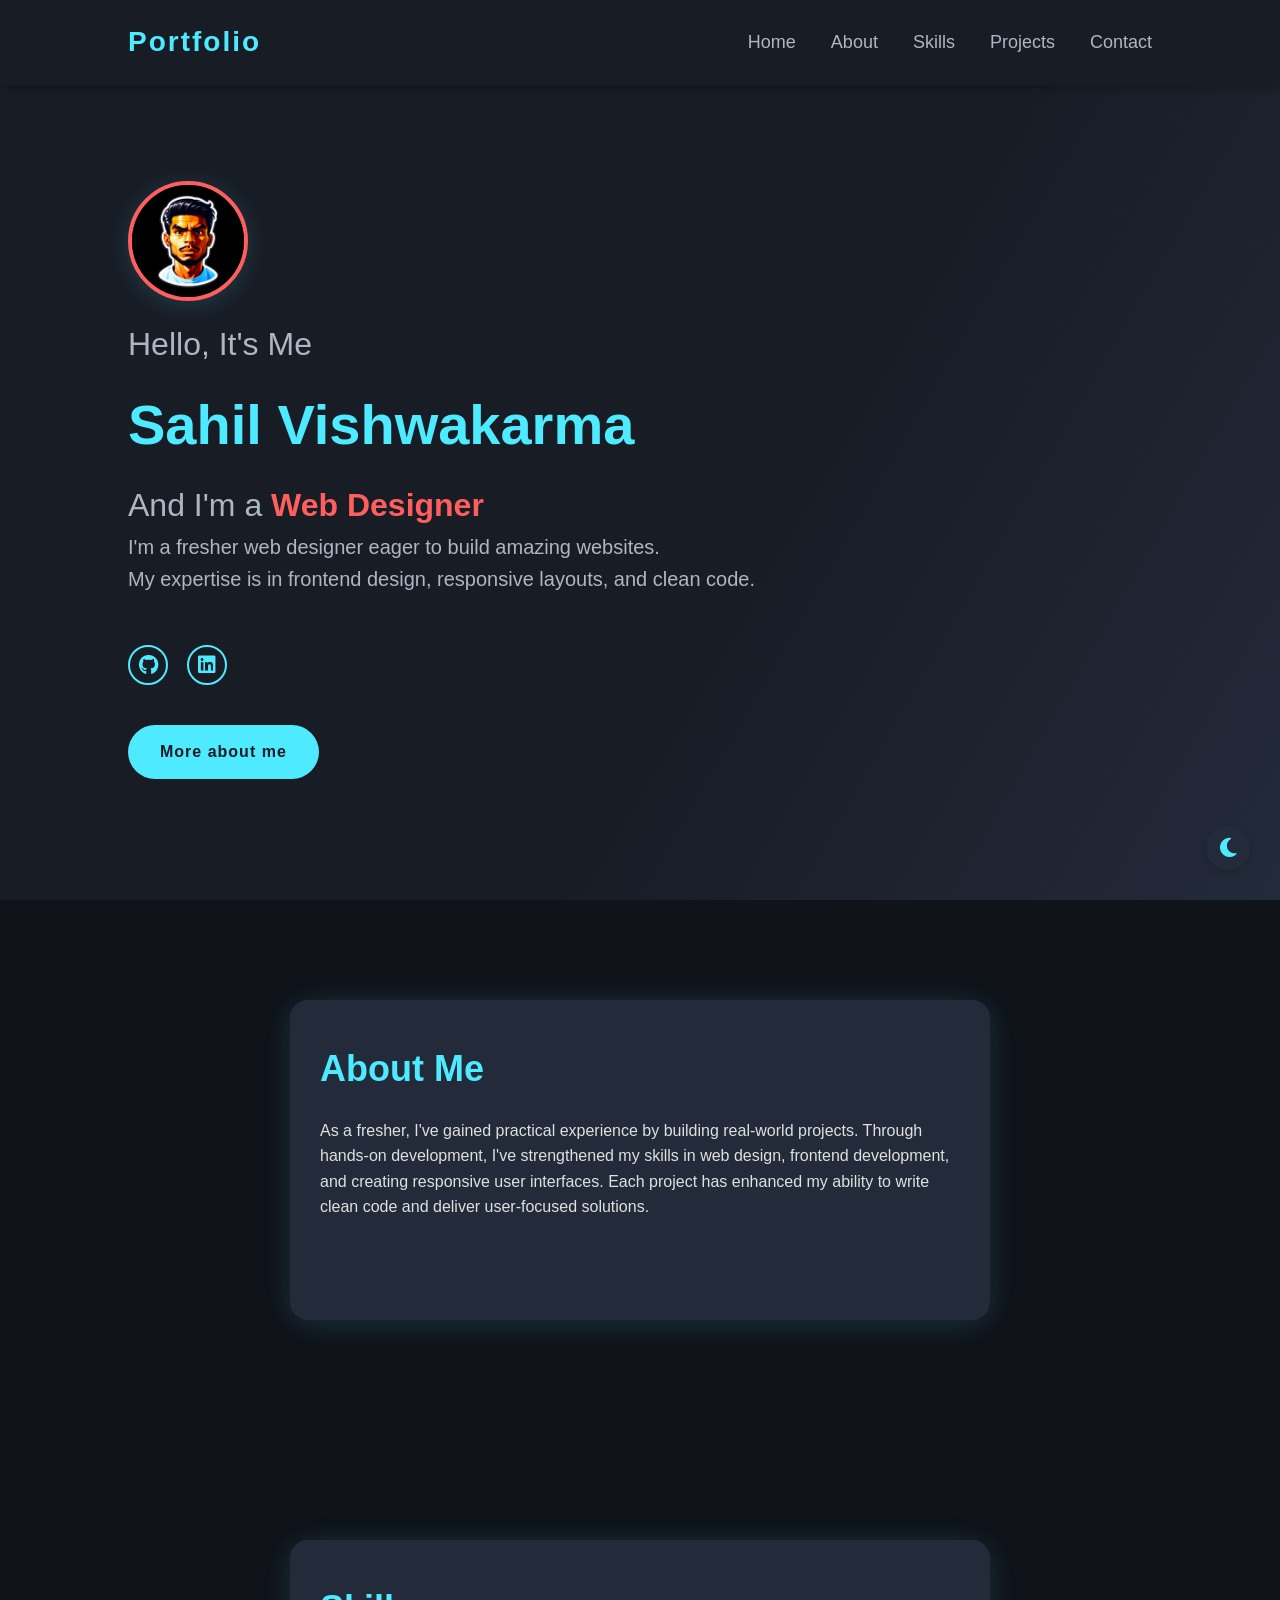
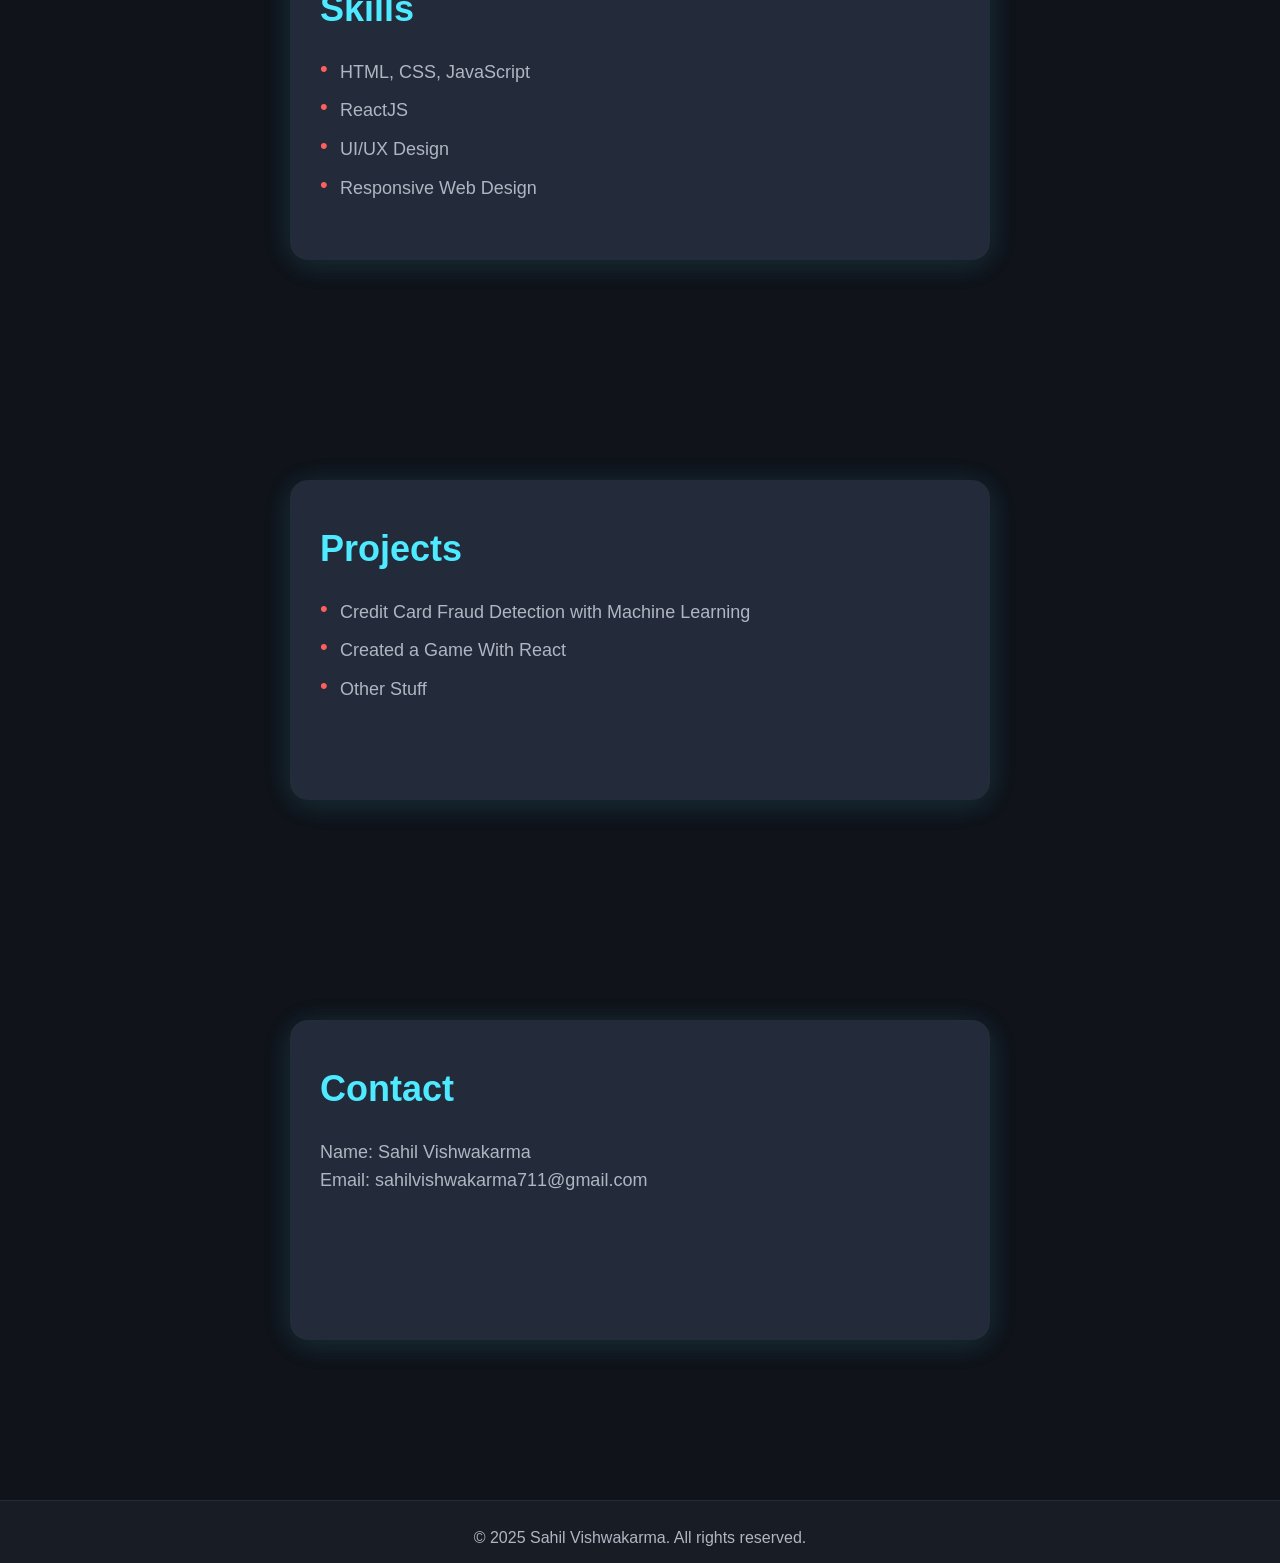
==== commit a2b3a37c: "changes for responsive desgin" ====
--- a/index.html
+++ b/index.html
@@ -12,6 +12,7 @@
 <body>
     <header class="header">
         <a href="#" class="logo">Portfolio</a>
+      <button id="menuToggle" class="menu-toggle" aria-label="Toggle menu"><i class="fas fa-bars"></i></button>
         <nav class="navbar">
             <a href="#home">Home</a>
             <a href="#about">About</a>
--- a/style.css
+++ b/style.css
@@ -1,349 +1,395 @@
-* {
-    margin: 0;
-    padding: 0;
-    box-sizing: border-box;
-    font-family: 'Segoe UI', Arial, sans-serif;
-}
-
-body {
-    color: #e0e0e0;
-    background: #10131a;
-    line-height: 1.6;
-}
-
-.header {
-    position: fixed;
-    top: 0;
-    left: 0;
-    width: 100%;
-    padding: 20px 10%;
-    background: #181c25;
-    box-shadow: 0 2px 8px rgba(0,0,0,0.25);
-    display: flex;
-    justify-content: space-between;
-    align-items: center;
-    z-index: 100;
-}
-
-.logo {
-    font-size: 28px;
-    color: #4eeaff;
-    text-decoration: none;
-    font-weight: 700;
-    letter-spacing: 2px;
-}
-
-.navbar a {
-    font-size: 18px;
-    color: #b0b6c1;
-    text-decoration: none;
-    font-weight: 500;
-    margin-left: 35px;
-    transition: color .3s;
-    position: relative;
-    overflow: hidden;
-}
-
-.navbar a:hover,
-.navbar a.active {
-    color: #4eeaff;
-}
-
-.navbar a::after {
-    content: '';
-    display: block;
-    width: 0;
-    height: 2px;
-    background: #4eeaff;
-    transition: width .3s;
-    position: absolute;
-    left: 0;
-    bottom: -4px;
-}
-
-.navbar a:hover::after {
-    width: 100%;
-}
-
-section {
-    padding: 100px 10% 60px 10%;
-    min-height: 60vh;
-    background: transparent;
-}
-
-.home {
-    display: flex;
-    align-items: center;
-    justify-content: flex-start;
-    min-height: 100vh;
-    background: linear-gradient(120deg, #181c25 60%, #232a3a 100%);
-    padding-top: 120px;
-}
-
-.home-content {
-    max-width: 700px;
-}
-
-.home-content h3 {
-    font-size: 32px;
-    font-weight: 400;
-    color: #b0b6c1;
-}
-
-.home-content h1 {
-    font-size: 56px;
-    font-weight: 700;
-    margin: 10px 0;
-    color: #4eeaff;
-}
-
-.home-content .typing {
-    color: #ff5e5e;
-    font-weight: 700;
-}
-
-.home-content p {
-    font-size: 20px;
-    color: #b0b6c1;
-    margin-bottom: 20px;
-}
-
-.home-sci a {
-    display: inline-flex;
-    justify-content: center;
-    align-items: center;
-    width: 40px;
-    height: 40px;
-    background: #181c25;
-    border: 2px solid #4eeaff;
-    border-radius: 50%;
-    font-size: 20px;
-    color: #4eeaff;
-    text-decoration: none;
-    margin: 30px 15px 30px 0;
-    transition: background .3s, color .3s, box-shadow .3s;
-}
-
-.home-sci a:hover {
-    background: #4eeaff;
-    color: #181c25;
-    box-shadow: 0 0 20px #4eeaff;
-}
-
-.btn-box {
-    display: inline-block;
-    padding: 14px 32px;
-    background: #4eeaff;
-    border-radius: 40px;
-    font-size: 16px;
-    color: #181c25;
-    letter-spacing: 1px;
-    text-decoration: none;
-    font-weight: 600;
-    margin-top: 10px;
-    transition: box-shadow .3s, background .3s, color .3s;
-}
-
-.btn-box:hover {
-    background: #ff5e5e;
-    color: #fff;
-    box-shadow: 0 0 5px #ff5e5e, 0 0 25px #ff5e5e, 0 0 50px #ff5e5e;
-}
-
-.about-content, .skills-content, .projects-content, .contact-content, .card {
-    background: #181c25;
-    color: #e0e0e0;
-    border-radius: 16px;
-    box-shadow: 0 2px 16px rgba(78,234,255,0.05);
-    padding: 40px 30px;
-    margin: 0 auto;
-    max-width: 700px;
-}
-
-.card {
-    perspective: 1000px;
-    position: relative;
-    background: none;
-    box-shadow: none;
-    padding: 0;
-    margin: 0 auto 40px auto;
-    max-width: 700px;
-    height: 320px; /* Adjust as needed */
-}
-
-.card-inner {
-    position: relative;
-    width: 100%;
-    height: 100%;
-    transition: transform 0.7s cubic-bezier(0.4,0.2,0.2,1);
-    transform-style: preserve-3d;
-    border-radius: 18px;
-    box-shadow: 0 4px 32px rgba(78,234,255,0.08), 0 1.5px 8px rgba(0,0,0,0.04);
-}
-
-.card:hover .card-inner,
-.card:focus-within .card-inner {
-    transform: rotateY(180deg);
-}
-
-.card-front, .card-back {
-    position: absolute;
-    width: 100%;
-    height: 100%;
-    backface-visibility: hidden;
-    border-radius: 18px;
-    background: #232a3a;
-    color: #e0e0e0;
-    padding: 40px 30px;
-    box-sizing: border-box;
-    box-shadow: 0 4px 32px rgba(78,234,255,0.08), 0 1.5px 8px rgba(0,0,0,0.04);
-}
-
-.card-back {
-    background: #181c25;
-    color: #4eeaff;
-    transform: rotateY(180deg);
-    display: flex;
-    flex-direction: column;
-    justify-content: center;
-    align-items: center;
-}
-
-/* Light mode adjustments */
-body.light-mode .card-front {
-    background: #fff;
-    color: #232a3a;
-}
-body.light-mode .card-back {
-    background: #f7fafd;
-    color: #0c0ce5;
-}
-
-h2 {
-    color: #4eeaff;
-    font-size: 36px;
-    margin-bottom: 20px;
-    font-weight: 700;
-}
-
-.skills-content ul, .projects-content ul {
-    list-style: none;
-    padding-left: 0;
-}
-
-.skills-content li, .projects-content li {
-    font-size: 18px;
-    color: #b0b6c1;
-    margin-bottom: 10px;
-    padding-left: 20px;
-    position: relative;
-}
-
-.skills-content li::before, .projects-content li::before {
-    content: "•";
-    color: #ff5e5e;
-    position: absolute;
-    left: 0;
-    font-size: 22px;
-    line-height: 1;
-}
-
-.contact-content p {
-    font-size: 18px;
-    color: #b0b6c1;
-}
-
-.profile-img {
-    width: 120px;
-    height: 120px;
-    border-radius: 50%;
-    object-fit: cover;
-    border: 4px solid #ff5e5e;
-    margin-bottom: 18px;
-    box-shadow: 0 4px 24px rgba(78,234,255,0.15);
-    display: block;
-}
-
-.footer {
-    text-align: center;
-    padding: 24px 0 12px 0;
-    background: #181c25;
-    color: #b0b6c1;
-    font-size: 16px;
-    margin-top: 40px;
-    border-top: 1px solid #232a3a;
-}
-
-#scrollTopBtn, #darkModeToggle {
-    position: fixed;
-    right: 30px;
-    width: 44px;
-    height: 44px;
-    border: none;
-    border-radius: 50%;
-    background: #232a3a;
-    color: #4eeaff;
-    font-size: 22px;
-    cursor: pointer;
-    box-shadow: 0 2px 8px rgba(0,0,0,0.18);
-    z-index: 999;
-    display: none;
-    align-items: center;
-    justify-content: center;
-    transition: background 0.2s, color 0.2s;
-}
-#scrollTopBtn {
-    bottom: 90px;
-}
-#darkModeToggle {
-    bottom: 30px;
-    display: flex;
-}
-#scrollTopBtn:hover, #darkModeToggle:hover {
-    background: #4eeaff;
-    color: #232a3a;
-}
-
-/* Light mode styles */
-body.light-mode {
-    background: #f7fafd;
-    color: #232a3a;
-}
-body.light-mode .header,
-body.light-mode .about-content,
-body.light-mode .skills-content,
-body.light-mode .projects-content,
-body.light-mode .contact-content,
-body.light-mode .card,
-body.light-mode .footer {
-    background: #fff;
-    color: #232a3a;
-}
-body.light-mode .logo,
-body.light-mode h2 {
-    color: #0c0ce5;
-}
-body.light-mode .navbar a {
-    color: #232a3a;
-}
-body.light-mode .navbar a:hover,
-body.light-mode .navbar a.active {
-    color: #0c0ce5;
-}
-body.light-mode .btn-box {
-    background: #0c0ce5;
-    color: #fff;
-}
-body.light-mode .btn-box:hover {
-    background: #4eeaff;
-    color: #232a3a;
-}
-body.light-mode .home-sci a {
-    background: #fff;
-    color: #0c0ce5;
-    border-color: #0c0ce5;
-}
-body.light-mode .home-sci a:hover {
-    background: #0c0ce5;
-    color: #fff;
+* {
+    margin: 0;
+    padding: 0;
+    box-sizing: border-box;
+    font-family: 'Segoe UI', Arial, sans-serif;
+}
+
+body {
+    color: #e0e0e0;
+    background: #10131a;
+    line-height: 1.6;
+}
+
+.header {
+    position: fixed;
+    top: 0;
+    left: 0;
+    width: 100%;
+    padding: 20px 10%;
+    background: #181c25;
+    box-shadow: 0 2px 8px rgba(0,0,0,0.25);
+    display: flex;
+    justify-content: space-between;
+    align-items: center;
+    z-index: 100;
+}
+
+.logo {
+    font-size: 28px;
+    color: #4eeaff;
+    text-decoration: none;
+    font-weight: 700;
+    letter-spacing: 2px;
+}
+
+.navbar a {
+    font-size: 18px;
+    color: #b0b6c1;
+    text-decoration: none;
+    font-weight: 500;
+    margin-left: 35px;
+    transition: color .3s;
+    position: relative;
+    overflow: hidden;
+}
+
+.navbar a:hover,
+.navbar a.active {
+    color: #4eeaff;
+}
+
+.navbar a::after {
+    content: '';
+    display: block;
+    width: 0;
+    height: 2px;
+    background: #4eeaff;
+    transition: width .3s;
+    position: absolute;
+    left: 0;
+    bottom: -4px;
+}
+
+.navbar a:hover::after {
+    width: 100%;
+}
+
+/* Navbar container + mobile toggle */
+.navbar {
+    display: flex;
+    align-items: center;
+}
+
+.menu-toggle {
+    display: none;
+    background: none;
+    border: none;
+    color: #4eeaff;
+    font-size: 22px;
+    cursor: pointer;
+}
+
+section {
+    padding: 100px 10% 60px 10%;
+    min-height: 60vh;
+    background: transparent;
+}
+
+.home {
+    display: flex;
+    align-items: center;
+    justify-content: flex-start;
+    min-height: 100vh;
+    background: linear-gradient(120deg, #181c25 60%, #232a3a 100%);
+    padding-top: 120px;
+}
+
+.home-content {
+    max-width: 700px;
+}
+
+.home-content h3 {
+    font-size: 32px;
+    font-weight: 400;
+    color: #b0b6c1;
+}
+
+.home-content h1 {
+    font-size: 56px;
+    font-weight: 700;
+    margin: 10px 0;
+    color: #4eeaff;
+}
+
+.home-content .typing {
+    color: #ff5e5e;
+    font-weight: 700;
+}
+
+.home-content p {
+    font-size: 20px;
+    color: #b0b6c1;
+    margin-bottom: 20px;
+}
+
+.home-sci a {
+    display: inline-flex;
+    justify-content: center;
+    align-items: center;
+    width: 40px;
+    height: 40px;
+    background: #181c25;
+    border: 2px solid #4eeaff;
+    border-radius: 50%;
+    font-size: 20px;
+    color: #4eeaff;
+    text-decoration: none;
+    margin: 30px 15px 30px 0;
+    transition: background .3s, color .3s, box-shadow .3s;
+}
+
+.home-sci a:hover {
+    background: #4eeaff;
+    color: #181c25;
+    box-shadow: 0 0 20px #4eeaff;
+}
+
+.btn-box {
+    display: inline-block;
+    padding: 14px 32px;
+    background: #4eeaff;
+    border-radius: 40px;
+    font-size: 16px;
+    color: #181c25;
+    letter-spacing: 1px;
+    text-decoration: none;
+    font-weight: 600;
+    margin-top: 10px;
+    transition: box-shadow .3s, background .3s, color .3s;
+}
+
+.btn-box:hover {
+    background: #ff5e5e;
+    color: #fff;
+    box-shadow: 0 0 5px #ff5e5e, 0 0 25px #ff5e5e, 0 0 50px #ff5e5e;
+}
+
+.about-content, .skills-content, .projects-content, .contact-content, .card {
+    background: #181c25;
+    color: #e0e0e0;
+    border-radius: 16px;
+    box-shadow: 0 2px 16px rgba(78,234,255,0.05);
+    padding: 40px 30px;
+    margin: 0 auto;
+    max-width: 700px;
+}
+
+.card {
+    perspective: 1000px;
+    position: relative;
+    background: none;
+    box-shadow: none;
+    padding: 0;
+    margin: 0 auto 40px auto;
+    max-width: 700px;
+    height: 320px; /* Adjust as needed */
+}
+
+.card-inner {
+    position: relative;
+    width: 100%;
+    height: 100%;
+    transition: transform 0.7s cubic-bezier(0.4,0.2,0.2,1);
+    transform-style: preserve-3d;
+    border-radius: 18px;
+    box-shadow: 0 4px 32px rgba(78,234,255,0.08), 0 1.5px 8px rgba(0,0,0,0.04);
+}
+
+.card:hover .card-inner,
+.card:focus-within .card-inner {
+    transform: rotateY(180deg);
+}
+
+.card-front, .card-back {
+    position: absolute;
+    width: 100%;
+    height: 100%;
+    backface-visibility: hidden;
+    border-radius: 18px;
+    background: #232a3a;
+    color: #e0e0e0;
+    padding: 40px 30px;
+    box-sizing: border-box;
+    box-shadow: 0 4px 32px rgba(78,234,255,0.08), 0 1.5px 8px rgba(0,0,0,0.04);
+}
+
+.card-back {
+    background: #181c25;
+    color: #4eeaff;
+    transform: rotateY(180deg);
+    display: flex;
+    flex-direction: column;
+    justify-content: center;
+    align-items: center;
+}
+
+/* Light mode adjustments */
+body.light-mode .card-front {
+    background: #fff;
+    color: #232a3a;
+}
+body.light-mode .card-back {
+    background: #f7fafd;
+    color: #0c0ce5;
+}
+
+h2 {
+    color: #4eeaff;
+    font-size: 36px;
+    margin-bottom: 20px;
+    font-weight: 700;
+}
+
+.skills-content ul, .projects-content ul {
+    list-style: none;
+    padding-left: 0;
+}
+
+.skills-content li, .projects-content li {
+    font-size: 18px;
+    color: #b0b6c1;
+    margin-bottom: 10px;
+    padding-left: 20px;
+    position: relative;
+}
+
+.skills-content li::before, .projects-content li::before {
+    content: "•";
+    color: #ff5e5e;
+    position: absolute;
+    left: 0;
+    font-size: 22px;
+    line-height: 1;
+}
+
+.contact-content p {
+    font-size: 18px;
+    color: #b0b6c1;
+}
+
+.profile-img {
+    width: 120px;
+    height: 120px;
+    border-radius: 50%;
+    object-fit: cover;
+    border: 4px solid #ff5e5e;
+    margin-bottom: 18px;
+    box-shadow: 0 4px 24px rgba(78,234,255,0.15);
+    display: block;
+}
+
+.footer {
+    text-align: center;
+    padding: 24px 0 12px 0;
+    background: #181c25;
+    color: #b0b6c1;
+    font-size: 16px;
+    margin-top: 40px;
+    border-top: 1px solid #232a3a;
+}
+
+#scrollTopBtn, #darkModeToggle {
+    position: fixed;
+    right: 30px;
+    width: 44px;
+    height: 44px;
+    border: none;
+    border-radius: 50%;
+    background: #232a3a;
+    color: #4eeaff;
+    font-size: 22px;
+    cursor: pointer;
+    box-shadow: 0 2px 8px rgba(0,0,0,0.18);
+    z-index: 999;
+    display: none;
+    align-items: center;
+    justify-content: center;
+    transition: background 0.2s, color 0.2s;
+}
+#scrollTopBtn {
+    bottom: 90px;
+}
+#darkModeToggle {
+    bottom: 30px;
+    display: flex;
+}
+#scrollTopBtn:hover, #darkModeToggle:hover {
+    background: #4eeaff;
+    color: #232a3a;
+}
+
+/* Light mode styles */
+/* Improved light-mode: soft gradient, glassy surfaces, smooth transitions */
+body.light-mode{
+    background: linear-gradient(180deg,#f7fbff 0%,#eef6ff 100%);
+    color:#123144;
+body.light-mode .header,
+body.light-mode .about-content,
+body.light-mode .skills-content,
+body.light-mode .projects-content,
+body.light-mode .contact-content,
+body.light-mode .card,
+body.light-mode .footer {
+    background: #fff;
+    color: #232a3a;
+}
+    color:#061320;
+    border:1px solid rgba(16,38,66,0.06);
+    box-shadow: 0 10px 30px rgba(16,38,66,0.06);
+    backdrop-filter: blur(6px);
+    transition:all .3s ease;
+}
+body.light-mode .logo,
+body.light-mode h2{
+    color:#0b63ff;
+    text-shadow: 0 1px 0 rgba(255,255,255,0.6);
+}
+body.light-mode .navbar a{color:#254255}
+body.light-mode .navbar a:hover,
+body.light-mode .navbar a.active{color:#0b63ff}
+
+/* Buttons and interactive elements */
+body.light-mode .btn-box{
+    background:linear-gradient(90deg,#0b63ff 0%,#4eeaff 100%);
+    color:#fff;
+    box-shadow:0 8px 24px rgba(11,99,255,0.12);
+    transition:transform .16s ease,box-shadow .16s ease,opacity .16s ease;
+}
+body.light-mode .btn-box:hover{
+    transform:translateY(-3px);
+    box-shadow:0 16px 40px rgba(11,99,255,0.14);
+}
+
+body.light-mode .home-sci a{
+    background:#ffffff;border-color:rgba(11,99,255,0.12);color:#0b63ff;box-shadow:0 6px 18px rgba(11,99,255,0.06);transition:all .18s ease
+}
+body.light-mode .home-sci a:hover{
+    background:linear-gradient(90deg,#0b63ff 0%,#4eeaff 100%);color:#fff;transform:translateY(-4px);
+}
+
+/* Responsive adjustments */
+@media (max-width: 900px) {
+    .header { padding: 14px 6%; }
+    .menu-toggle { display: inline-flex; align-items: center; justify-content: center; }
+    .navbar { display: none; position: fixed; top: 70px; right: 6%; background: rgba(24,28,37,0.98); flex-direction: column; padding: 14px; border-radius: 10px; box-shadow: 0 8px 30px rgba(0,0,0,0.4); z-index: 200; }
+    .navbar.active { display: flex; }
+    .navbar a { margin: 10px 0; font-size: 18px; }
+    .home { justify-content: center; padding-top: 100px; }
+    .home-content { text-align: center; }
+    .home-content h1 { font-size: 44px; }
+    .home-content h3 { font-size: 24px; }
+    .home-content p { font-size: 18px; }
+    .profile-img { width: 100px; height: 100px; }
+    .card { height: auto; }
+}
+
+@media (max-width: 600px) {
+    .header { padding: 12px 5%; }
+    .logo { font-size: 22px; }
+    .home-content h1 { font-size: 36px; }
+    .home-content h3 { font-size: 20px; }
+    section { padding: 80px 6% 40px 6%; }
+    .btn-box { padding: 12px 22px; }
+    #scrollTopBtn, #darkModeToggle { right: 18px; }
 }
